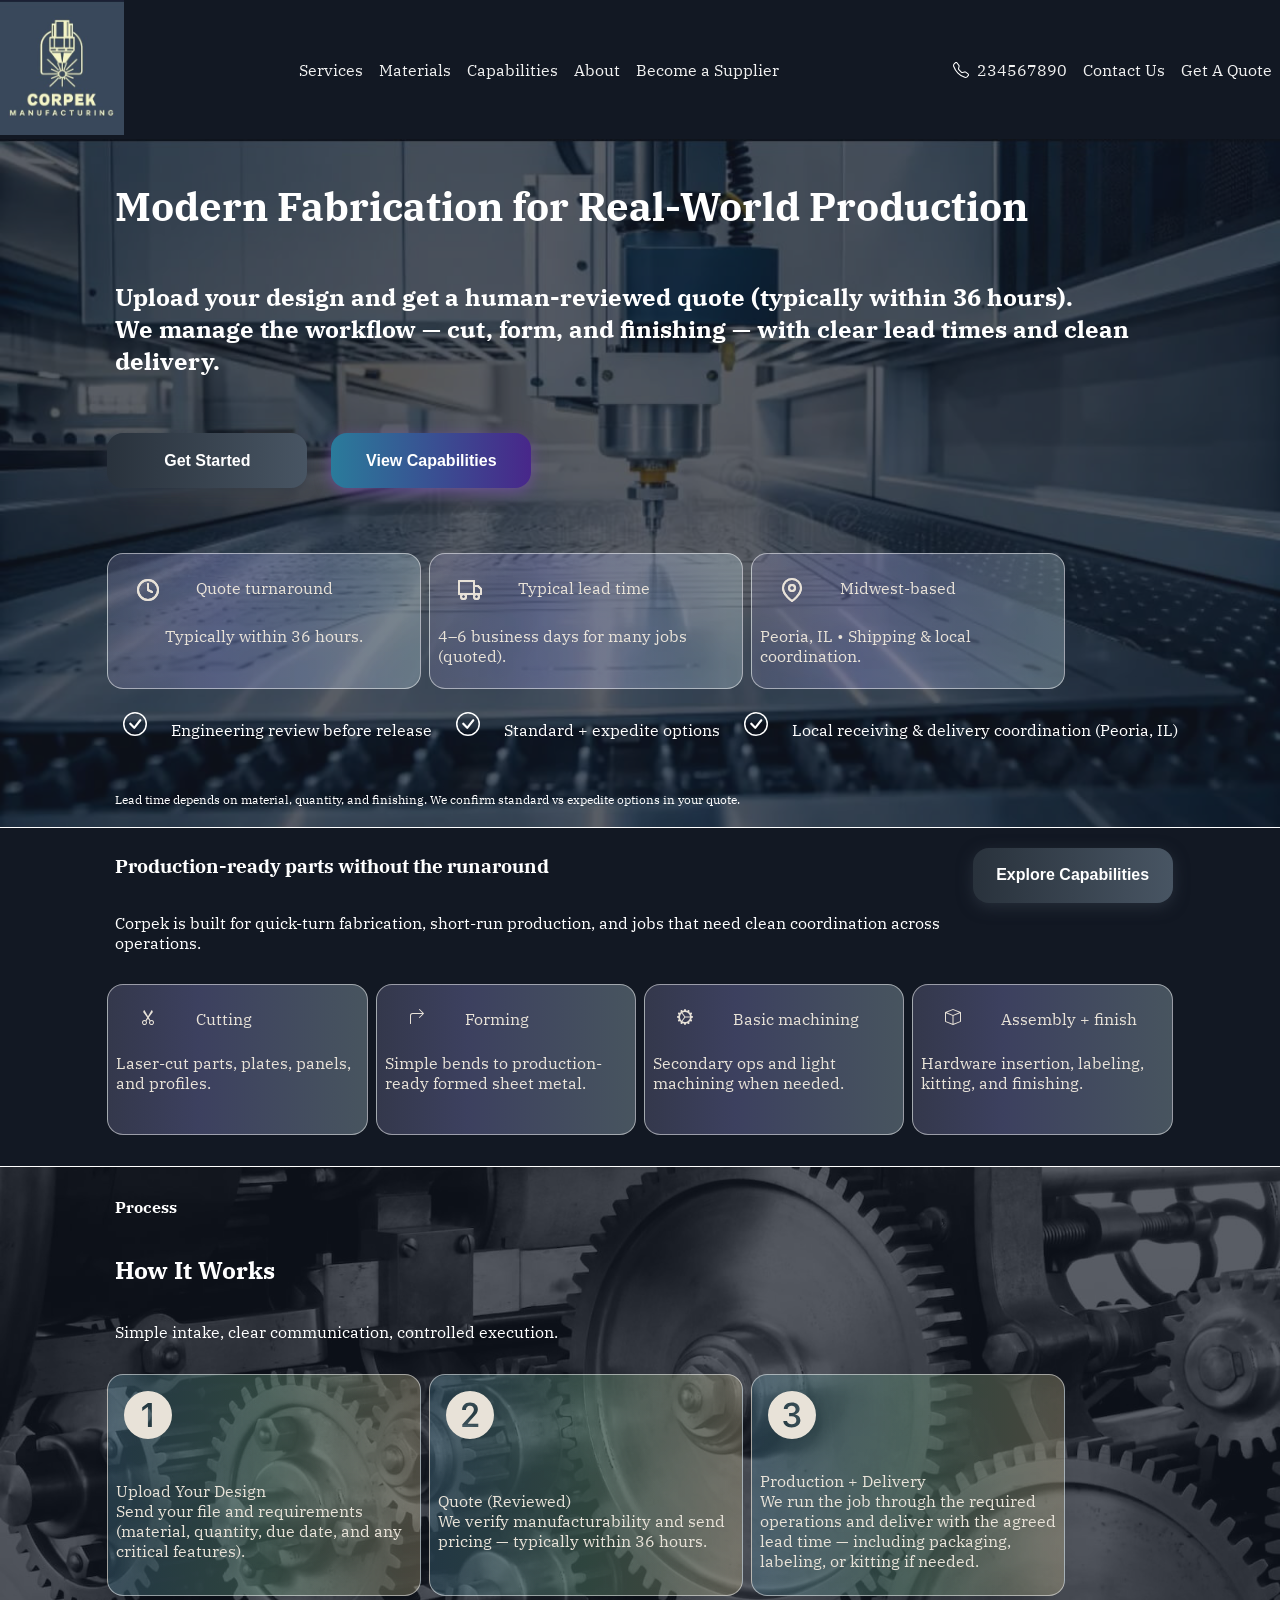
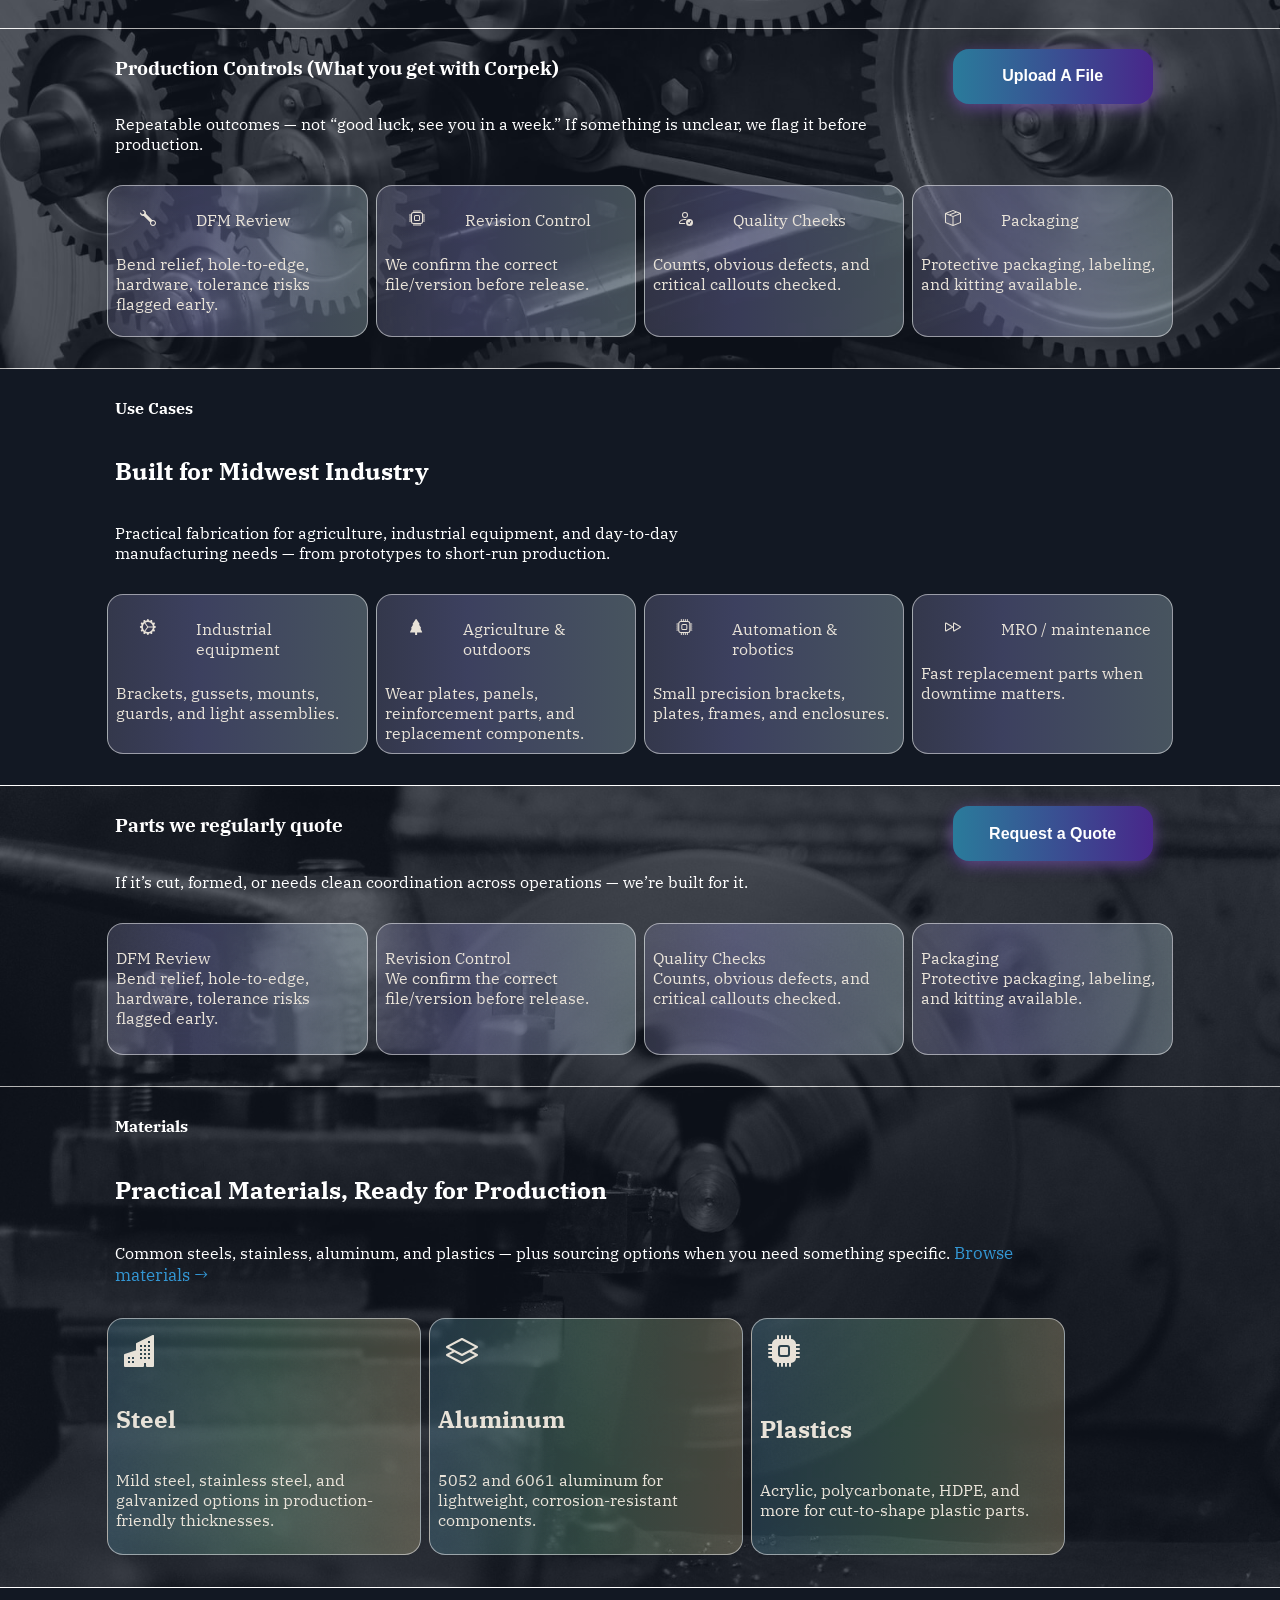
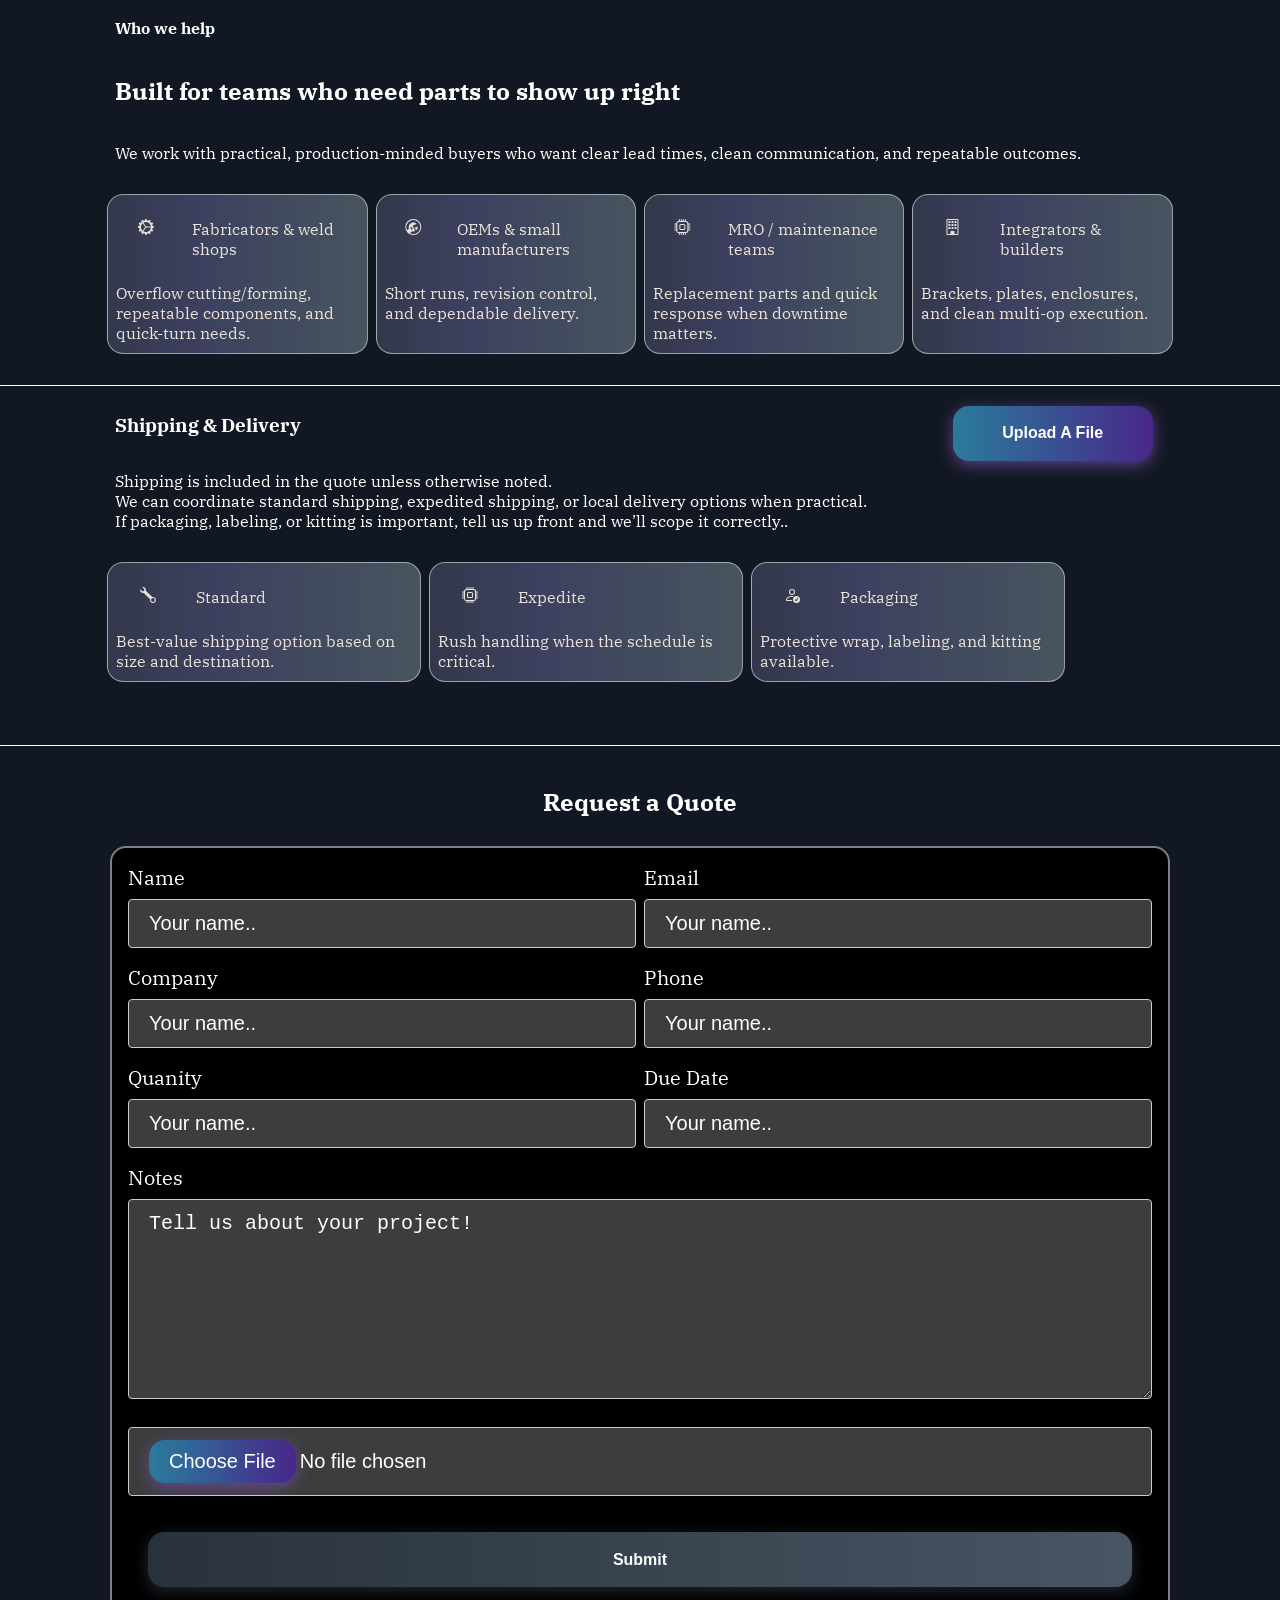
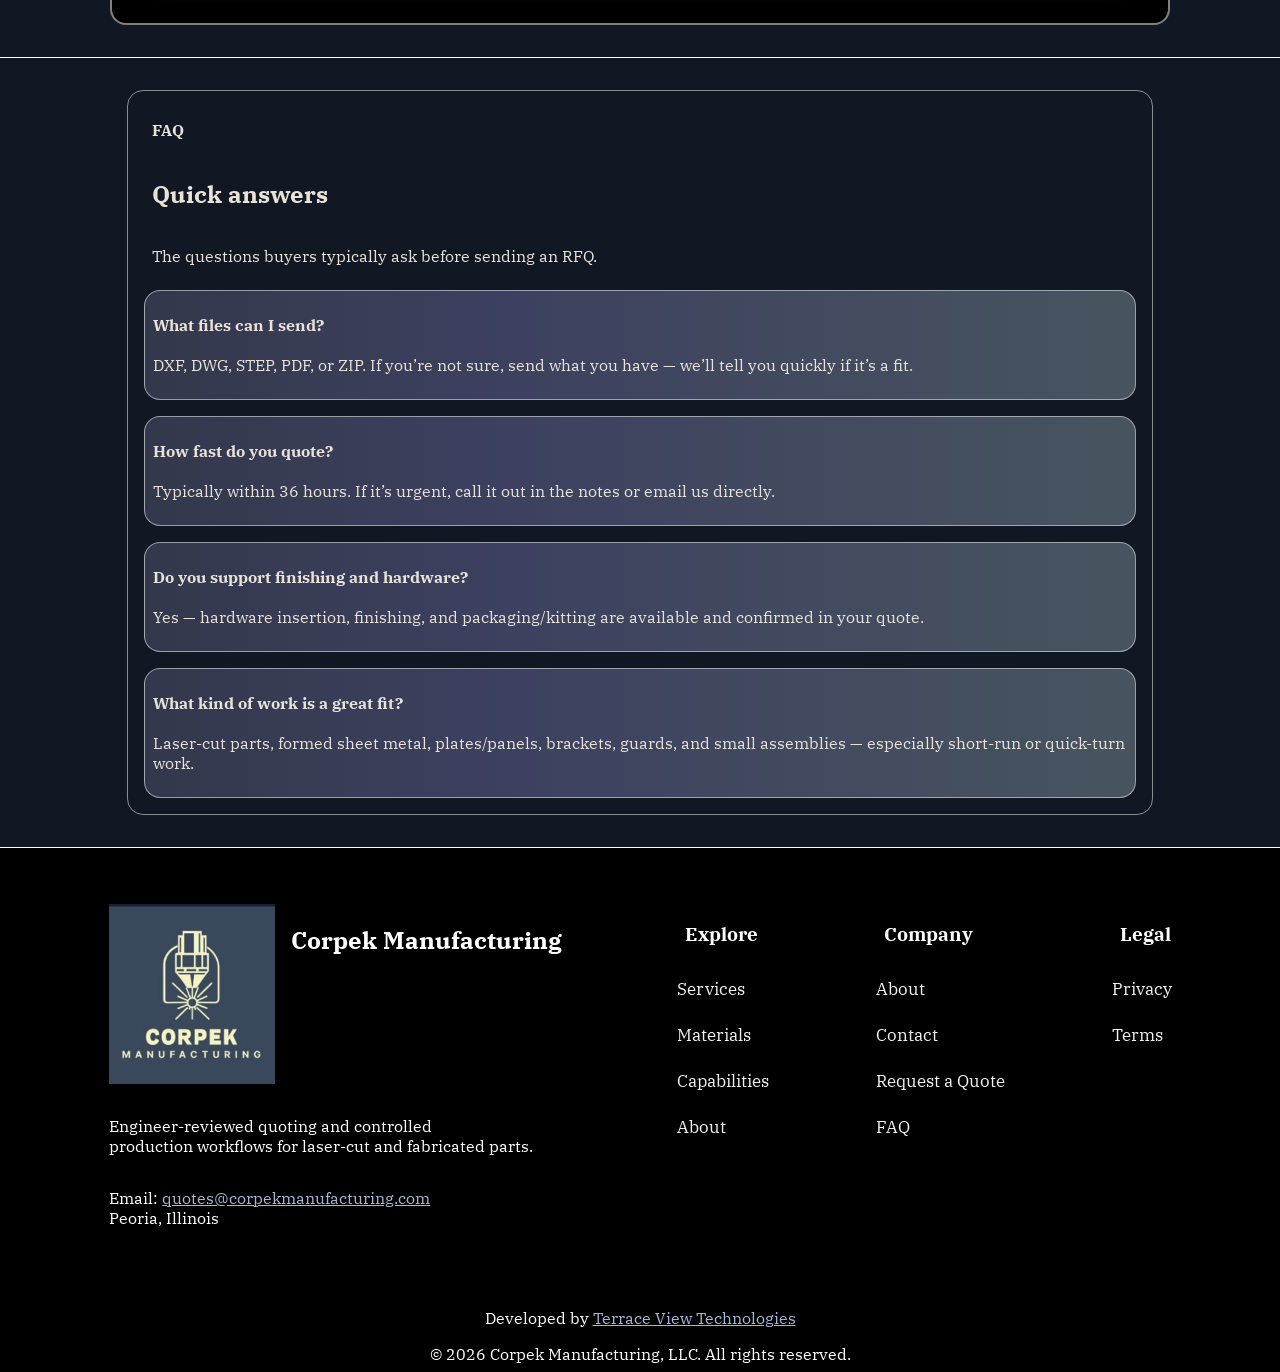
==== index.html @ a6d03bcf "Add files via upload First Draft" ====
<!DOCTYPE html>
<html lang="en">

<head>
    <meta charset="UTF-8" />
    <meta name="viewport" content="width=device-width, initial-scale=1.0" />
    <title>Corpek Manufacturing - Modern Fabrication for Real-World Production</title>
    <link rel="stylesheet" href="style.css" />
    <link rel="preconnect" href="https://fonts.googleapis.com">
    <link rel="preconnect" href="https://fonts.gstatic.com" crossorigin>
    <link rel="stylesheet" href="https://cdnjs.cloudflare.com/ajax/libs/font-awesome/4.7.0/css/font-awesome.min.css">
    <link
        href="https://fonts.googleapis.com/css2?family=IBM+Plex+Serif:ital,wght@0,100;0,200;0,300;0,400;0,500;0,600;0,700;1,100;1,200;1,300;1,400;1,500;1,600;1,700&display=swap"
        rel="stylesheet">

<body>

    <!-- Netlify Form Detector (Hidden) -->
    <form enctype='multipart/form-data' hidden method='POST' name='quote-request'>
        <input type="hidden" name="form-name" value="quote-request" />
        <input name="bot-field" />

        <input name="name" />
        <input name="email" />
        <input name="company" />
        <input name="phone" />
        <input name="quantity" />
        <input name="due_date" />
        <textarea name="notes"></textarea>

        <!-- ✅ lock file types here too -->
        <input type="file" name="file" accept=".dxf,.dwg,.step,.stp,.pdf,.zip" />
    </form>

    <!-- Navbar -->
    <section class="nav" id="navbar">
        <a href="index.html" style="padding:0;"><img src="images/CorpekLogo.jpg" alt="Corpek Manufacturing"
                class="logo"></img></a>
        <a class="serv-link" href="services.html">Services</a>
        <a href="materials.html">Materials</a>
        <a href="capabilities.html">Capabilities</a>
        <a href="about.html">About</a>
        <a href="supplier.html">Become a Supplier</a>
        <svg xmlns="http://www.w3.org/2000/svg" width="16" height="16" fill="currentColor" class="svg-phone"
            viewBox="0 0 16 16">
            <path
                d="M3.654 1.328a.678.678 0 0 0-1.015-.063L1.605 2.3c-.483.484-.661 1.169-.45 1.77a17.6 17.6 0 0 0 4.168 6.608 17.6 17.6 0 0 0 6.608 4.168c.601.211 1.286.033 1.77-.45l1.034-1.034a.678.678 0 0 0-.063-1.015l-2.307-1.794a.68.68 0 0 0-.58-.122l-2.19.547a1.75 1.75 0 0 1-1.657-.459L5.482 8.062a1.75 1.75 0 0 1-.46-1.657l.548-2.19a.68.68 0 0 0-.122-.58zM1.884.511a1.745 1.745 0 0 1 2.612.163L6.29 2.98c.329.423.445.974.315 1.494l-.547 2.19a.68.68 0 0 0 .178.643l2.457 2.457a.68.68 0 0 0 .644.178l2.189-.547a1.75 1.75 0 0 1 1.494.315l2.306 1.794c.829.645.905 1.87.163 2.611l-1.034 1.034c-.74.74-1.846 1.065-2.877.702a18.6 18.6 0 0 1-7.01-4.42 18.6 18.6 0 0 1-4.42-7.009c-.362-1.03-.037-2.137.703-2.877z" />
        </svg>
        <a href="tel:+1234567890">234567890</a>
        <a href="contact.html">Contact Us</a>
        <a href="quote.html">Get A Quote</a>
        <a href="javascript:void(0);" class="icon" onclick="myFunction()">
            <i class="fa fa-bars"></i>
        </a>
    </section>

    <!-- Hero -->
    <div class="wrap">
        <img src="images/hero.jpg" alt="Corpek Manufacturing" class="hero-background"></img>
        <section class="hero-layout">
            <section class="hero-text">
                <h2 class="hero-header">Modern Fabrication for Real-World Production</h2>
                <h2>Upload your design and get a human-reviewed quote (typically within 36 hours).<br>
                    We manage the workflow — cut, form, and finishing — with clear lead times and clean delivery.</h2>
            </section>
            <section class="hero-buttons">
                <a href="quote.html"><button class="btn-hover color-8" style="margin-left: 0;">Get Started</button></a>
                <a href="capabilities.html"><button class="btn-hover color-3" style="margin-left: 0;">View
                        Capabilities</button></a>
            </section>

            <section class="sm-card1">
                <div class="sm-card-top">
                    <svg xmlns="http://www.w3.org/2000/svg" width="24" height="24" viewBox="0 0 24 24" fill="none"
                        stroke="currentColor" stroke-width="2" stroke-linecap="round" stroke-linejoin="round"
                        class="svg-img">
                        <circle cx="12" cy="12" r="10"></circle>
                        <polyline points="12 6 12 12 16 14"></polyline>
                        <circle cx="12" cy="12" r="10"></circle>
                        <polyline points="12 6 12 12 16 14"></polyline>
                    </svg>
                    <p>Quote turnaround</p>
                </div>
                <div class="sm-card-bottom">
                    <p>Typically within 36 hours.</p>
                </div>
            </section>
            <section class="sm-card2">
                <div class="sm-card-top">
                    <svg xmlns="http://www.w3.org/2000/svg" width="24" height="24" viewBox="0 0 24 24" fill="none"
                        stroke="currentColor" stroke-width="2" stroke-linecap="round" stroke-linejoin="round"
                        class="svg-img">
                        <rect x="1" y="3" width="15" height="13"></rect>
                        <polygon points="16 8 20 8 23 11 23 16 16 16 16 8"></polygon>
                        <circle cx="5.5" cy="18.5" r="2.5"></circle>
                        <circle cx="18.5" cy="18.5" r="2.5"></circle>
                        <rect x="1" y="3" width="15" height="13"></rect>
                        <polygon points="16 8 20 8 23 11 23 16 16 16 16 8"></polygon>
                        <circle cx="5.5" cy="18.5" r="2.5"></circle>
                        <circle cx="18.5" cy="18.5" r="2.5"></circle>
                    </svg>
                    <p>Typical lead time</p>
                </div>
                <div class="sm-card-bottom">
                    <p>4–6 business days for many jobs (quoted).</p>
                </div>

            </section>
            <section class="sm-card3">
                <div class="sm-card-top">
                    <svg xmlns="http://www.w3.org/2000/svg" width="24" height="24" viewBox="0 0 24 24" fill="none"
                        stroke="currentColor" stroke-width="2" stroke-linecap="round" stroke-linejoin="round"
                        class="svg-img">
                        <path d="M21 10c0 7-9 13-9 13s-9-6-9-13a9 9 0 0 1 18 0z"></path>
                        <circle cx="12" cy="10" r="3"></circle>
                        <path d="M21 10c0 7-9 13-9 13s-9-6-9-13a9 9 0 0 1 18 0z"></path>
                        <circle cx="12" cy="10" r="3"></circle>
                    </svg>
                    <p>Midwest-based</p>
                </div>
                <div class="sm-card-bottom">
                    <p>Peoria, IL • Shipping & local coordination.</p>
                </div>

            </section>
            <section class="hero-text-bottom">
                <div class="svg-txt">
                    <svg xmlns="http://www.w3.org/2000/svg" fill="currentColor" class="svg-check" viewBox="0 0 16 16">
                        <path d="M8 15A7 7 0 1 1 8 1a7 7 0 0 1 0 14m0 1A8 8 0 1 0 8 0a8 8 0 0 0 0 16" />
                        <path
                            d="m10.97 4.97-.02.022-3.473 4.425-2.093-2.094a.75.75 0 0 0-1.06 1.06L6.97 11.03a.75.75 0 0 0 1.079-.02l3.992-4.99a.75.75 0 0 0-1.071-1.05" />
                    </svg>
                    <p>Engineering review before release</p>
                </div>
                <div class="svg-txt">
                    <svg xmlns="http://www.w3.org/2000/svg" fill="currentColor" class="svg-check" viewBox="0 0 16 16">
                        <path d="M8 15A7 7 0 1 1 8 1a7 7 0 0 1 0 14m0 1A8 8 0 1 0 8 0a8 8 0 0 0 0 16" />
                        <path
                            d="m10.97 4.97-.02.022-3.473 4.425-2.093-2.094a.75.75 0 0 0-1.06 1.06L6.97 11.03a.75.75 0 0 0 1.079-.02l3.992-4.99a.75.75 0 0 0-1.071-1.05" />
                    </svg>
                    <p>Standard + expedite options</p>
                </div>
                <div class="svg-txt">
                    <svg xmlns="http://www.w3.org/2000/svg" fill="currentColor" class="svg-check" viewBox="0 0 16 16">
                        <path d="M8 15A7 7 0 1 1 8 1a7 7 0 0 1 0 14m0 1A8 8 0 1 0 8 0a8 8 0 0 0 0 16" />
                        <path
                            d="m10.97 4.97-.02.022-3.473 4.425-2.093-2.094a.75.75 0 0 0-1.06 1.06L6.97 11.03a.75.75 0 0 0 1.079-.02l3.992-4.99a.75.75 0 0 0-1.071-1.05" />
                    </svg>
                    <p>Local receiving & delivery coordination (Peoria, IL)</p>
                </div>
            </section>
            <section class=fine>
                <p style="font-size: 0.75rem;">Lead time depends on material, quantity, and finishing.
                    We confirm standard vs
                    expedite options in your
                    quote.</p>
            </section>
        </section>
    </div>
    <div class="page-borders"></div>

    <!-- Section 2 -->
    <section class="sect2">
        <section class="text-button-4card-layout">
            <div class="text">
                <h3> Production-ready parts without the runaround</h3>
                <p>Corpek is built for quick-turn fabrication, short-run production, and jobs that need clean
                    coordination
                    across operations.</p>
            </div>
            <div class="button">
                <a href="capabilities.html"><button class="btn-hover color-8" style="margin-right: 0;">Explore
                        Capabilities</button></a>
            </div>
            <div class="sm-card1">
                <div class="sm-card-top">
                    <svg xmlns="http://www.w3.org/2000/svg" width="16" height="16" fill="currentColor" class="svg-img"
                        viewBox="0 0 16 16">
                        <path
                            d="M3.5 3.5c-.614-.884-.074-1.962.858-2.5L8 7.226 11.642 1c.932.538 1.472 1.616.858 2.5L8.81 8.61l1.556 2.661a2.5 2.5 0 1 1-.794.637L8 9.73l-1.572 2.177a2.5 2.5 0 1 1-.794-.637L7.19 8.61zm2.5 10a1.5 1.5 0 1 0-3 0 1.5 1.5 0 0 0 3 0m7 0a1.5 1.5 0 1 0-3 0 1.5 1.5 0 0 0 3 0" />
                    </svg>
                    <p>Cutting</p>
                </div>
                <div class="sm-card-bottom">
                    <p> Laser-cut parts, plates, panels, and profiles.</p>
                </div>
            </div>
            <div class="sm-card2">
                <div class="sm-card-top">
                    <svg xmlns="http://www.w3.org/2000/svg" width="16" height="16" fill="currentColor" class="svg-img"
                        viewBox="0 0 16 16">
                        <path fill-rule="evenodd"
                            d="M14.854 4.854a.5.5 0 0 0 0-.708l-4-4a.5.5 0 0 0-.708.708L13.293 4H3.5A2.5 2.5 0 0 0 1 6.5v8a.5.5 0 0 0 1 0v-8A1.5 1.5 0 0 1 3.5 5h9.793l-3.147 3.146a.5.5 0 0 0 .708.708z" />
                    </svg>
                    <p>Forming</p>
                </div>
                <div class="sm-card-bottom">
                    <p>Simple bends to production-ready formed sheet metal.</p>
                </div>
            </div>
            <div class="sm-card3">
                <div class="sm-card-top">
                    <svg xmlns="http://www.w3.org/2000/svg" width="16" height="16" fill="currentColor" class="svg-img"
                        viewBox="0 0 16 16">
                        <path
                            d="M7.068.727c.243-.97 1.62-.97 1.864 0l.071.286a.96.96 0 0 0 1.622.434l.205-.211c.695-.719 1.888-.03 1.613.931l-.08.284a.96.96 0 0 0 1.187 1.187l.283-.081c.96-.275 1.65.918.931 1.613l-.211.205a.96.96 0 0 0 .434 1.622l.286.071c.97.243.97 1.62 0 1.864l-.286.071a.96.96 0 0 0-.434 1.622l.211.205c.719.695.03 1.888-.931 1.613l-.284-.08a.96.96 0 0 0-1.187 1.187l.081.283c.275.96-.918 1.65-1.613.931l-.205-.211a.96.96 0 0 0-1.622.434l-.071.286c-.243.97-1.62.97-1.864 0l-.071-.286a.96.96 0 0 0-1.622-.434l-.205.211c-.695.719-1.888.03-1.613-.931l.08-.284a.96.96 0 0 0-1.186-1.187l-.284.081c-.96.275-1.65-.918-.931-1.613l.211-.205a.96.96 0 0 0-.434-1.622l-.286-.071c-.97-.243-.97-1.62 0-1.864l.286-.071a.96.96 0 0 0 .434-1.622l-.211-.205c-.719-.695-.03-1.888.931-1.613l.284.08a.96.96 0 0 0 1.187-1.186l-.081-.284c-.275-.96.918-1.65 1.613-.931l.205.211a.96.96 0 0 0 1.622-.434zM12.973 8.5H8.25l-2.834 3.779A4.998 4.998 0 0 0 12.973 8.5m0-1a4.998 4.998 0 0 0-7.557-3.779l2.834 3.78zM5.048 3.967l-.087.065zm-.431.355A4.98 4.98 0 0 0 3.002 8c0 1.455.622 2.765 1.615 3.678L7.375 8zm.344 7.646.087.065z" />
                    </svg>
                    <p>Basic machining</p>
                </div>
                <div class="sm-card-bottom">
                    <p>Secondary ops and light machining when needed.</p>
                </div>
            </div>
            <div class="sm-card4">
                <div class="sm-card-top">
                    <svg xmlns="http://www.w3.org/2000/svg" width="16" height="16" fill="currentColor" class="svg-img"
                        viewBox="0 0 16 16">
                        <path
                            d="M8.186 1.113a.5.5 0 0 0-.372 0L1.846 3.5 8 5.961 14.154 3.5zM15 4.239l-6.5 2.6v7.922l6.5-2.6V4.24zM7.5 14.762V6.838L1 4.239v7.923zM7.443.184a1.5 1.5 0 0 1 1.114 0l7.129 2.852A.5.5 0 0 1 16 3.5v8.662a1 1 0 0 1-.629.928l-7.185 2.874a.5.5 0 0 1-.372 0L.63 13.09a1 1 0 0 1-.63-.928V3.5a.5.5 0 0 1 .314-.464z" />
                    </svg>
                    <p>Assembly + finish</p>
                </div>
                <div class="sm-card-bottom">
                    <p>Hardware insertion, labeling, kitting, and finishing.</p>
                </div>
            </div>
        </section>
    </section>
    <div class="page-borders"></div>

    <!-- Section 3 -->

    <div class="wrap">
        <section class="sect3">
            <img src="images/gears.jpg" alt="Gear Bckground" class="hero-background"></img>
            <section class="text-center-3card-layout">
                <div class="center-text">
                    <h4>Process</h4>
                    <h2>How It Works</h2>
                    <p>Simple intake, clear communication, controlled execution.</p>
                </div>
                <div class="lg-card1">
                    <div class="lg-card-top">
                        <svg xmlns="http://www.w3.org/2000/svg" width="48" height="48" fill="currentColor"
                            class="bi bi-1-circle-fill" viewBox="0 0 16 16">
                            <path
                                d="M16 8A8 8 0 1 1 0 8a8 8 0 0 1 16 0M9.283 4.002H7.971L6.072 5.385v1.271l1.834-1.318h.065V12h1.312z" />
                        </svg>
                    </div>
                    <div class="lg-card-bottom">
                        <p>Upload Your Design<br>
                            Send your file and requirements (material, quantity, due date, and any critical features).
                        </p>
                    </div>

                </div>
                <div class="lg-card2">
                    <div class="lg-card-top">
                        <svg xmlns="http://www.w3.org/2000/svg" width="48" height="48" fill="currentColor"
                            class="bi bi-2-circle-fill" viewBox="0 0 16 16">
                            <path
                                d="M16 8A8 8 0 1 1 0 8a8 8 0 0 1 16 0M6.646 6.24c0-.691.493-1.306 1.336-1.306.756 0 1.313.492 1.313 1.236 0 .697-.469 1.23-.902 1.705l-2.971 3.293V12h5.344v-1.107H7.268v-.077l1.974-2.22.096-.107c.688-.763 1.287-1.428 1.287-2.43 0-1.266-1.031-2.215-2.613-2.215-1.758 0-2.637 1.19-2.637 2.402v.065h1.271v-.07Z" />
                        </svg>
                    </div>
                    <div class="lg-card-bottom">
                        <p>Quote (Reviewed)<br>
                            We verify manufacturability and send pricing — typically within 36 hours.</p>
                    </div>

                </div>
                <div class="lg-card3">
                    <div class="lg-card-top">
                        <svg xmlns="http://www.w3.org/2000/svg" width="48" height="48" fill="currentColor"
                            class="bi bi-3-circle-fill" viewBox="0 0 16 16">
                            <path
                                d="M16 8A8 8 0 1 1 0 8a8 8 0 0 1 16 0m-8.082.414c.92 0 1.535.54 1.541 1.318.012.791-.615 1.36-1.588 1.354-.861-.006-1.482-.469-1.54-1.066H5.104c.047 1.177 1.05 2.144 2.754 2.144 1.653 0 2.954-.937 2.93-2.396-.023-1.278-1.031-1.846-1.734-1.916v-.07c.597-.1 1.505-.739 1.482-1.876-.03-1.177-1.043-2.074-2.637-2.062-1.675.006-2.59.984-2.625 2.12h1.248c.036-.556.557-1.054 1.348-1.054.785 0 1.348.486 1.348 1.195.006.715-.563 1.237-1.342 1.237h-.838v1.072h.879Z" />
                        </svg>
                    </div>
                    <div class="lg-card-bottom">
                        <p>Production + Delivery<br>
                            We run the job through the required operations and deliver with the agreed lead time —
                            including
                            packaging, labeling, or kitting if needed.</p>
                    </div>
                </div>
            </section>
        </section>
        <div class="page-borders"></div>

        <!-- Section 4 -->
        <section class="sect4">
            <section class="text-button-4card-layout">
                <div class="text">
                    <h3>Production Controls (What you get with Corpek)</h3>
                    <p>Repeatable outcomes — not “good luck, see you in a week.” If something is unclear, we flag it
                        before
                        production.</p>
                </div>
                <div class="button">
                    <a href="quote.html"><button class="btn-hover color-3">Upload A File</button></a>
                </div>
                <div class="sm-card1">
                    <div class="sm-card-top">
                        <svg xmlns="http://www.w3.org/2000/svg" width="16" height="16" fill="currentColor"
                            class="svg-img" viewBox="0 0 16 16">
                            <path
                                d="M.102 2.223A3.004 3.004 0 0 0 3.78 5.897l6.341 6.252A3.003 3.003 0 0 0 13 16a3 3 0 1 0-.851-5.878L5.897 3.781A3.004 3.004 0 0 0 2.223.1l2.141 2.142L4 4l-1.757.364zm13.37 9.019.528.026.287.445.445.287.026.529L15 13l-.242.471-.026.529-.445.287-.287.445-.529.026L13 15l-.471-.242-.529-.026-.287-.445-.445-.287-.026-.529L11 13l.242-.471.026-.529.445-.287.287-.445.529-.026L13 11z" />
                        </svg>
                        <p>DFM Review</p>
                    </div>
                    <div class="sm-card-bottom">
                        <p>Bend relief, hole-to-edge, hardware, tolerance risks flagged early.</p>
                    </div>
                </div>
                <div class="sm-card2">
                    <div class="sm-card-top">
                        <svg xmlns="http://www.w3.org/2000/svg" width="16" height="16" fill="currentColor"
                            class="svg-img" viewBox="0 0 16 16">
                            <path
                                d="M5 0a.5.5 0 0 1 .5.5V2h1V.5a.5.5 0 0 1 1 0V2h1V.5a.5.5 0 0 1 1 0V2h1V.5a.5.5 0 0 1 1 0V2A2.5 2.5 0 0 1 14 4.5h1.5a.5.5 0 0 1 0 1H14v1h1.5a.5.5 0 0 1 0 1H14v1h1.5a.5.5 0 0 1 0 1H14v1h1.5a.5.5 0 0 1 0 1H14a2.5 2.5 0 0 1-2.5 2.5v1.5a.5.5 0 0 1-1 0V14h-1v1.5a.5.5 0 0 1-1 0V14h-1v1.5a.5.5 0 0 1-1 0V14h-1v1.5a.5.5 0 0 1-1 0V14A2.5 2.5 0 0 1 2 11.5H.5a.5.5 0 0 1 0-1H2v-1H.5a.5.5 0 0 1 0-1H2v-1H.5a.5.5 0 0 1 0-1H2v-1H.5a.5.5 0 0 1 0-1H2A2.5 2.5 0 0 1 4.5 2V.5A.5.5 0 0 1 5 0m-.5 3A1.5 1.5 0 0 0 3 4.5v7A1.5 1.5 0 0 0 4.5 13h7a1.5 1.5 0 0 0 1.5-1.5v-7A1.5 1.5 0 0 0 11.5 3zM5 6.5A1.5 1.5 0 0 1 6.5 5h3A1.5 1.5 0 0 1 11 6.5v3A1.5 1.5 0 0 1 9.5 11h-3A1.5 1.5 0 0 1 5 9.5zM6.5 6a.5.5 0 0 0-.5.5v3a.5.5 0 0 0 .5.5h3a.5.5 0 0 0 .5-.5v-3a.5.5 0 0 0-.5-.5z" />
                        </svg>
                        <p>Revision Control</p>
                    </div>
                    <div class="sm-card-bottom">
                        <p>We confirm the correct file/version before release.</p>
                    </div>
                </div>
                <div class="sm-card3">
                    <div class="sm-card-top">
                        <svg xmlns="http://www.w3.org/2000/svg" width="16" height="16" fill="currentColor"
                            class="svg-img" viewBox="0 0 16 16">
                            <path
                                d="M12.5 16a3.5 3.5 0 1 0 0-7 3.5 3.5 0 0 0 0 7m1.679-4.493-1.335 2.226a.75.75 0 0 1-1.174.144l-.774-.773a.5.5 0 0 1 .708-.708l.547.548 1.17-1.951a.5.5 0 1 1 .858.514M11 5a3 3 0 1 1-6 0 3 3 0 0 1 6 0M8 7a2 2 0 1 0 0-4 2 2 0 0 0 0 4" />
                            <path
                                d="M8.256 14a4.5 4.5 0 0 1-.229-1.004H3c.001-.246.154-.986.832-1.664C4.484 10.68 5.711 10 8 10q.39 0 .74.025c.226-.341.496-.65.804-.918Q8.844 9.002 8 9c-5 0-6 3-6 4s1 1 1 1z" />
                        </svg>
                        <p>Quality Checks</p>
                    </div>
                    <div class="sm-card-bottom">
                        <p>Counts, obvious defects, and critical callouts checked.</p>
                    </div>
                </div>
                <div class="sm-card4">
                    <div class="sm-card-top">
                        <svg xmlns="http://www.w3.org/2000/svg" width="16" height="16" fill="currentColor"
                            class="svg-img" viewBox="0 0 16 16">
                            <path
                                d="M8.186 1.113a.5.5 0 0 0-.372 0L1.846 3.5l2.404.961L10.404 2zm3.564 1.426L5.596 5 8 5.961 14.154 3.5zm3.25 1.7-6.5 2.6v7.922l6.5-2.6V4.24zM7.5 14.762V6.838L1 4.239v7.923zM7.443.184a1.5 1.5 0 0 1 1.114 0l7.129 2.852A.5.5 0 0 1 16 3.5v8.662a1 1 0 0 1-.629.928l-7.185 2.874a.5.5 0 0 1-.372 0L.63 13.09a1 1 0 0 1-.63-.928V3.5a.5.5 0 0 1 .314-.464z" />
                        </svg>
                        <p>Packaging</p>
                    </div>
                    <div class="sm-card-bottom">
                        <p>Protective packaging, labeling, and kitting available.</p>
                    </div>
                </div>
            </section>
        </section>
        <div class="page-borders"></div>
    </div>

    <!-- Section 5 -->
    <section class="text-center-4card-layout">
        <div class="center-text">
            <h4>Use Cases</h4>
            <h2>Built for Midwest Industry</h2>
            <p>Practical fabrication for agriculture, industrial equipment, and day-to-day<br>
                manufacturing needs — from prototypes to short-run production.</p>
        </div>
        <div class="sm-card1">
            <div class="sm-card-top">
                <svg xmlns="http://www.w3.org/2000/svg" width="16" height="16" fill="currentColor" class="svg-img"
                    viewBox="0 0 16 16">
                    <path
                        d="M7.068.727c.243-.97 1.62-.97 1.864 0l.071.286a.96.96 0 0 0 1.622.434l.205-.211c.695-.719 1.888-.03 1.613.931l-.08.284a.96.96 0 0 0 1.187 1.187l.283-.081c.96-.275 1.65.918.931 1.613l-.211.205a.96.96 0 0 0 .434 1.622l.286.071c.97.243.97 1.62 0 1.864l-.286.071a.96.96 0 0 0-.434 1.622l.211.205c.719.695.03 1.888-.931 1.613l-.284-.08a.96.96 0 0 0-1.187 1.187l.081.283c.275.96-.918 1.65-1.613.931l-.205-.211a.96.96 0 0 0-1.622.434l-.071.286c-.243.97-1.62.97-1.864 0l-.071-.286a.96.96 0 0 0-1.622-.434l-.205.211c-.695.719-1.888.03-1.613-.931l.08-.284a.96.96 0 0 0-1.186-1.187l-.284.081c-.96.275-1.65-.918-.931-1.613l.211-.205a.96.96 0 0 0-.434-1.622l-.286-.071c-.97-.243-.97-1.62 0-1.864l.286-.071a.96.96 0 0 0 .434-1.622l-.211-.205c-.719-.695-.03-1.888.931-1.613l.284.08a.96.96 0 0 0 1.187-1.186l-.081-.284c-.275-.96.918-1.65 1.613-.931l.205.211a.96.96 0 0 0 1.622-.434zM12.973 8.5H8.25l-2.834 3.779A4.998 4.998 0 0 0 12.973 8.5m0-1a4.998 4.998 0 0 0-7.557-3.779l2.834 3.78zM5.048 3.967l-.087.065zm-.431.355A4.98 4.98 0 0 0 3.002 8c0 1.455.622 2.765 1.615 3.678L7.375 8zm.344 7.646.087.065z" />
                </svg>
                <p>Industrial equipment</p>
            </div>
            <div class="sm-card-bottom">
                <p>Brackets, gussets, mounts, guards, and light assemblies.</p>
            </div>
        </div>
        <div class="sm-card2">
            <div class="sm-card-top">
                <svg xmlns="http://www.w3.org/2000/svg" width="16" height="16" fill="currentColor" class="svg-img"
                    viewBox="0 0 16 16">
                    <path
                        d="M8.416.223a.5.5 0 0 0-.832 0l-3 4.5A.5.5 0 0 0 5 5.5h.098L3.076 8.735A.5.5 0 0 0 3.5 9.5h.191l-1.638 3.276a.5.5 0 0 0 .447.724H7V16h2v-2.5h4.5a.5.5 0 0 0 .447-.724L12.31 9.5h.191a.5.5 0 0 0 .424-.765L10.902 5.5H11a.5.5 0 0 0 .416-.777z" />
                </svg>
                <p>Agriculture & outdoors</p>
            </div>
            <div class="sm-card-bottom">
                <p>Wear plates, panels, reinforcement parts, and replacement components.</p>
            </div>
        </div>
        <div class="sm-card3">
            <div class="sm-card-top">
                <svg xmlns="http://www.w3.org/2000/svg" width="16" height="16" fill="currentColor" class="svg-img"
                    viewBox="0 0 16 16">
                    <path
                        d="M5 0a.5.5 0 0 1 .5.5V2h1V.5a.5.5 0 0 1 1 0V2h1V.5a.5.5 0 0 1 1 0V2h1V.5a.5.5 0 0 1 1 0V2A2.5 2.5 0 0 1 14 4.5h1.5a.5.5 0 0 1 0 1H14v1h1.5a.5.5 0 0 1 0 1H14v1h1.5a.5.5 0 0 1 0 1H14v1h1.5a.5.5 0 0 1 0 1H14a2.5 2.5 0 0 1-2.5 2.5v1.5a.5.5 0 0 1-1 0V14h-1v1.5a.5.5 0 0 1-1 0V14h-1v1.5a.5.5 0 0 1-1 0V14h-1v1.5a.5.5 0 0 1-1 0V14A2.5 2.5 0 0 1 2 11.5H.5a.5.5 0 0 1 0-1H2v-1H.5a.5.5 0 0 1 0-1H2v-1H.5a.5.5 0 0 1 0-1H2v-1H.5a.5.5 0 0 1 0-1H2A2.5 2.5 0 0 1 4.5 2V.5A.5.5 0 0 1 5 0m-.5 3A1.5 1.5 0 0 0 3 4.5v7A1.5 1.5 0 0 0 4.5 13h7a1.5 1.5 0 0 0 1.5-1.5v-7A1.5 1.5 0 0 0 11.5 3zM5 6.5A1.5 1.5 0 0 1 6.5 5h3A1.5 1.5 0 0 1 11 6.5v3A1.5 1.5 0 0 1 9.5 11h-3A1.5 1.5 0 0 1 5 9.5zM6.5 6a.5.5 0 0 0-.5.5v3a.5.5 0 0 0 .5.5h3a.5.5 0 0 0 .5-.5v-3a.5.5 0 0 0-.5-.5z" />
                </svg>
                <p>Automation & robotics</p>
            </div>
            <div class="sm-card-bottom">
                <p>Small precision brackets, plates, frames, and enclosures.</p>
            </div>
        </div>
        <div class="sm-card4">
            <div class="sm-card-top">
                <svg xmlns="http://www.w3.org/2000/svg" width="16" height="16" fill="currentColor" class="svg-img"
                    viewBox="0 0 16 16">
                    <path
                        d="M6.804 8 1 4.633v6.734zm.792-.696a.802.802 0 0 1 0 1.392l-6.363 3.692C.713 12.69 0 12.345 0 11.692V4.308c0-.653.713-.998 1.233-.696z" />
                    <path
                        d="M14.804 8 9 4.633v6.734zm.792-.696a.802.802 0 0 1 0 1.392l-6.363 3.692C8.713 12.69 8 12.345 8 11.692V4.308c0-.653.713-.998 1.233-.696z" />
                </svg>
                <p>MRO / maintenance</p>
            </div>
            <div class="sm-card-bottom">
                <p>Fast replacement parts when downtime matters.</p>
            </div>
        </div>
    </section>
    <div class="page-borders"></div>

    <!-- Section 6 -->
    <div class="wrap">
        <img src="images/machine.jpg" alt="Corpek Manufacturing" class="hero-background"></img>
        <section class="sect6">
            <section class="text-button-4card-layout">
                <div class="text">
                    <h3>Parts we regularly quote</h3>
                    <p>If it’s cut, formed, or needs clean coordination across operations — we’re built for it.</p>
                </div>
                <div class="button">
                    <a href="quote.html"><button class="btn-hover color-3">Request a Quote</button></a>
                </div>
                <div class="sm-card1">
                    <p>DFM Review<br>
                        Bend relief, hole-to-edge, hardware, tolerance risks flagged early.</p>
                </div>
                <div class="sm-card2">
                    <p>Revision Control<br>
                        We confirm the correct file/version before release.</p>
                </div>
                <div class="sm-card3">
                    <p>Quality Checks<br>
                        Counts, obvious defects, and critical callouts checked.</p>
                </div>
                <div class="sm-card4">
                    <p>Packaging <br>
                        Protective packaging, labeling, and kitting available.</p>
                </div>
            </section>
        </section>
        <div class="page-borders"></div>

        <!-- Section 7 -->

        <section class="sect7">
            <section class="text-center-3card-layout">
                <div class="center-text">
                    <h4>Materials</h4>
                    <h2>Practical Materials, Ready for Production</h2>
                    <p>Common steels, stainless, aluminum, and plastics — plus sourcing options when you need something
                        specific. <a class="inline-link" href="materials.html">Browse materials →</a></p>
                </div>
                <div class="lg-card1">
                    <div class="lg-card-top">
                        <svg xmlns="http://www.w3.org/2000/svg" width="32" height="32" fill="currentColor"
                            class="bi bi-buildings-fill" viewBox="0 0 16 16">
                            <path
                                d="M15 .5a.5.5 0 0 0-.724-.447l-8 4A.5.5 0 0 0 6 4.5v3.14L.342 9.526A.5.5 0 0 0 0 10v5.5a.5.5 0 0 0 .5.5h9a.5.5 0 0 0 .5-.5V14h1v1.5a.5.5 0 0 0 .5.5h3a.5.5 0 0 0 .5-.5zM2 11h1v1H2zm2 0h1v1H4zm-1 2v1H2v-1zm1 0h1v1H4zm9-10v1h-1V3zM8 5h1v1H8zm1 2v1H8V7zM8 9h1v1H8zm2 0h1v1h-1zm-1 2v1H8v-1zm1 0h1v1h-1zm3-2v1h-1V9zm-1 2h1v1h-1zm-2-4h1v1h-1zm3 0v1h-1V7zm-2-2v1h-1V5zm1 0h1v1h-1z" />
                        </svg>
                    </div>
                    <div class="lg-card-bottom">
                        <h2>Steel </h2>
                        <p>Mild steel, stainless steel, and galvanized options in production-friendly thicknesses.</p>
                    </div>

                </div>
                <div class="lg-card2">
                    <div class="lg-card-top">
                        <svg xmlns="http://www.w3.org/2000/svg" width="32" height="32" fill="currentColor"
                            class="bi bi-layers" viewBox="0 0 16 16">
                            <path
                                d="M8.235 1.559a.5.5 0 0 0-.47 0l-7.5 4a.5.5 0 0 0 0 .882L3.188 8 .264 9.559a.5.5 0 0 0 0 .882l7.5 4a.5.5 0 0 0 .47 0l7.5-4a.5.5 0 0 0 0-.882L12.813 8l2.922-1.559a.5.5 0 0 0 0-.882zm3.515 7.008L14.438 10 8 13.433 1.562 10 4.25 8.567l3.515 1.874a.5.5 0 0 0 .47 0zM8 9.433 1.562 6 8 2.567 14.438 6z" />
                        </svg>
                    </div>
                    <div class="lg-card-bottom">
                        <h2>Aluminum</h2>
                        <p>5052 and 6061 aluminum for lightweight, corrosion-resistant components.</p>
                    </div>

                </div>
                <div class="lg-card3">
                    <div class="lg-card-top">
                        <svg xmlns="http://www.w3.org/2000/svg" width="32" height="32" fill="currentColor"
                            class="bi bi-cpu-fill" viewBox="0 0 16 16">
                            <path
                                d="M6.5 6a.5.5 0 0 0-.5.5v3a.5.5 0 0 0 .5.5h3a.5.5 0 0 0 .5-.5v-3a.5.5 0 0 0-.5-.5z" />
                            <path
                                d="M5.5.5a.5.5 0 0 0-1 0V2A2.5 2.5 0 0 0 2 4.5H.5a.5.5 0 0 0 0 1H2v1H.5a.5.5 0 0 0 0 1H2v1H.5a.5.5 0 0 0 0 1H2v1H.5a.5.5 0 0 0 0 1H2A2.5 2.5 0 0 0 4.5 14v1.5a.5.5 0 0 0 1 0V14h1v1.5a.5.5 0 0 0 1 0V14h1v1.5a.5.5 0 0 0 1 0V14h1v1.5a.5.5 0 0 0 1 0V14a2.5 2.5 0 0 0 2.5-2.5h1.5a.5.5 0 0 0 0-1H14v-1h1.5a.5.5 0 0 0 0-1H14v-1h1.5a.5.5 0 0 0 0-1H14v-1h1.5a.5.5 0 0 0 0-1H14A2.5 2.5 0 0 0 11.5 2V.5a.5.5 0 0 0-1 0V2h-1V.5a.5.5 0 0 0-1 0V2h-1V.5a.5.5 0 0 0-1 0V2h-1zm1 4.5h3A1.5 1.5 0 0 1 11 6.5v3A1.5 1.5 0 0 1 9.5 11h-3A1.5 1.5 0 0 1 5 9.5v-3A1.5 1.5 0 0 1 6.5 5" />
                        </svg>
                    </div>
                    <div class="lg-card-bottom">
                        <h2>Plastics</h2>
                        <p>Acrylic, polycarbonate, HDPE, and more for cut-to-shape plastic parts.</p>
                    </div>
                </div>
            </section>
        </section>
    </div>
    <div class="page-borders"></div>

    <!-- Section 8 -->

    <section class="text-center-4card-layout">
        <div class="center-text">
            <h4>Who we help</h4>
            <h2>Built for teams who need parts to show up right</h2>
            <p>We work with practical, production-minded buyers who want clear lead times, clean communication, and
                repeatable outcomes.</p>
        </div>
        <div class="sm-card1">
            <div class="sm-card-top">
                <svg xmlns="http://www.w3.org/2000/svg" width="16" height="16" fill="currentColor" class="svg-img"
                    viewBox="0 0 16 16">
                    <path
                        d="M7.068.727c.243-.97 1.62-.97 1.864 0l.071.286a.96.96 0 0 0 1.622.434l.205-.211c.695-.719 1.888-.03 1.613.931l-.08.284a.96.96 0 0 0 1.187 1.187l.283-.081c.96-.275 1.65.918.931 1.613l-.211.205a.96.96 0 0 0 .434 1.622l.286.071c.97.243.97 1.62 0 1.864l-.286.071a.96.96 0 0 0-.434 1.622l.211.205c.719.695.03 1.888-.931 1.613l-.284-.08a.96.96 0 0 0-1.187 1.187l.081.283c.275.96-.918 1.65-1.613.931l-.205-.211a.96.96 0 0 0-1.622.434l-.071.286c-.243.97-1.62.97-1.864 0l-.071-.286a.96.96 0 0 0-1.622-.434l-.205.211c-.695.719-1.888.03-1.613-.931l.08-.284a.96.96 0 0 0-1.186-1.187l-.284.081c-.96.275-1.65-.918-.931-1.613l.211-.205a.96.96 0 0 0-.434-1.622l-.286-.071c-.97-.243-.97-1.62 0-1.864l.286-.071a.96.96 0 0 0 .434-1.622l-.211-.205c-.719-.695-.03-1.888.931-1.613l.284.08a.96.96 0 0 0 1.187-1.186l-.081-.284c-.275-.96.918-1.65 1.613-.931l.205.211a.96.96 0 0 0 1.622-.434zM12.973 8.5H8.25l-2.834 3.779A4.998 4.998 0 0 0 12.973 8.5m0-1a4.998 4.998 0 0 0-7.557-3.779l2.834 3.78zM5.048 3.967l-.087.065zm-.431.355A4.98 4.98 0 0 0 3.002 8c0 1.455.622 2.765 1.615 3.678L7.375 8zm.344 7.646.087.065z" />
                </svg>
                <p>Fabricators & weld shops</p>
            </div>
            <div class="sm-card-bottom">
                <p>Overflow cutting/forming, repeatable components, and quick-turn needs.</p>
            </div>
        </div>
        <div class="sm-card2">
            <div class="sm-card-top">
                <svg xmlns="http://www.w3.org/2000/svg" width="16" height="16" fill="currentColor" class="svg-img"
                    viewBox="0 0 16 16">
                    <path d="M12.496 8a4.5 4.5 0 0 1-1.703 3.526L9.497 8.5l2.959-1.11q.04.3.04.61" />
                    <path
                        d="M16 8A8 8 0 1 1 0 8a8 8 0 0 1 16 0m-1 0a7 7 0 1 0-13.202 3.249l1.988-1.657a4.5 4.5 0 0 1 7.537-4.623L7.497 6.5l1 2.5 1.333 3.11c-.56.251-1.18.39-1.833.39a4.5 4.5 0 0 1-1.592-.29L4.747 14.2A7 7 0 0 0 15 8m-8.295.139a.25.25 0 0 0-.288-.376l-1.5.5.159.474.808-.27-.595.894a.25.25 0 0 0 .287.376l.808-.27-.595.894a.25.25 0 0 0 .287.376l1.5-.5-.159-.474-.808.27.596-.894a.25.25 0 0 0-.288-.376l-.808.27z" />
                </svg>
                <p>OEMs & small manufacturers</p>
            </div>
            <div class="sm-card-bottom">
                <p>Short runs, revision control, and dependable delivery.</p>
            </div>
        </div>
        <div class="sm-card3">
            <div class="sm-card-top">
                <svg xmlns="http://www.w3.org/2000/svg" width="16" height="16" fill="currentColor" class="svg-img"
                    viewBox="0 0 16 16">
                    <path
                        d="M5 0a.5.5 0 0 1 .5.5V2h1V.5a.5.5 0 0 1 1 0V2h1V.5a.5.5 0 0 1 1 0V2h1V.5a.5.5 0 0 1 1 0V2A2.5 2.5 0 0 1 14 4.5h1.5a.5.5 0 0 1 0 1H14v1h1.5a.5.5 0 0 1 0 1H14v1h1.5a.5.5 0 0 1 0 1H14v1h1.5a.5.5 0 0 1 0 1H14a2.5 2.5 0 0 1-2.5 2.5v1.5a.5.5 0 0 1-1 0V14h-1v1.5a.5.5 0 0 1-1 0V14h-1v1.5a.5.5 0 0 1-1 0V14h-1v1.5a.5.5 0 0 1-1 0V14A2.5 2.5 0 0 1 2 11.5H.5a.5.5 0 0 1 0-1H2v-1H.5a.5.5 0 0 1 0-1H2v-1H.5a.5.5 0 0 1 0-1H2v-1H.5a.5.5 0 0 1 0-1H2A2.5 2.5 0 0 1 4.5 2V.5A.5.5 0 0 1 5 0m-.5 3A1.5 1.5 0 0 0 3 4.5v7A1.5 1.5 0 0 0 4.5 13h7a1.5 1.5 0 0 0 1.5-1.5v-7A1.5 1.5 0 0 0 11.5 3zM5 6.5A1.5 1.5 0 0 1 6.5 5h3A1.5 1.5 0 0 1 11 6.5v3A1.5 1.5 0 0 1 9.5 11h-3A1.5 1.5 0 0 1 5 9.5zM6.5 6a.5.5 0 0 0-.5.5v3a.5.5 0 0 0 .5.5h3a.5.5 0 0 0 .5-.5v-3a.5.5 0 0 0-.5-.5z" />
                </svg>
                <p>MRO / maintenance teams</p>
            </div>
            <div class="sm-card-bottom">
                <p>Replacement parts and quick response when downtime matters.</p>
            </div>
        </div>
        <div class="sm-card4">
            <div class="sm-card-top">
                <svg xmlns="http://www.w3.org/2000/svg" width="16" height="16" fill="currentColor" class="svg-img"
                    viewBox="0 0 16 16">
                    <path
                        d="M4 2.5a.5.5 0 0 1 .5-.5h1a.5.5 0 0 1 .5.5v1a.5.5 0 0 1-.5.5h-1a.5.5 0 0 1-.5-.5zm3 0a.5.5 0 0 1 .5-.5h1a.5.5 0 0 1 .5.5v1a.5.5 0 0 1-.5.5h-1a.5.5 0 0 1-.5-.5zm3.5-.5a.5.5 0 0 0-.5.5v1a.5.5 0 0 0 .5.5h1a.5.5 0 0 0 .5-.5v-1a.5.5 0 0 0-.5-.5zM4 5.5a.5.5 0 0 1 .5-.5h1a.5.5 0 0 1 .5.5v1a.5.5 0 0 1-.5.5h-1a.5.5 0 0 1-.5-.5zM7.5 5a.5.5 0 0 0-.5.5v1a.5.5 0 0 0 .5.5h1a.5.5 0 0 0 .5-.5v-1a.5.5 0 0 0-.5-.5zm2.5.5a.5.5 0 0 1 .5-.5h1a.5.5 0 0 1 .5.5v1a.5.5 0 0 1-.5.5h-1a.5.5 0 0 1-.5-.5zM4.5 8a.5.5 0 0 0-.5.5v1a.5.5 0 0 0 .5.5h1a.5.5 0 0 0 .5-.5v-1a.5.5 0 0 0-.5-.5zm2.5.5a.5.5 0 0 1 .5-.5h1a.5.5 0 0 1 .5.5v1a.5.5 0 0 1-.5.5h-1a.5.5 0 0 1-.5-.5zm3.5-.5a.5.5 0 0 0-.5.5v1a.5.5 0 0 0 .5.5h1a.5.5 0 0 0 .5-.5v-1a.5.5 0 0 0-.5-.5z" />
                    <path
                        d="M2 1a1 1 0 0 1 1-1h10a1 1 0 0 1 1 1v14a1 1 0 0 1-1 1H3a1 1 0 0 1-1-1zm11 0H3v14h3v-2.5a.5.5 0 0 1 .5-.5h3a.5.5 0 0 1 .5.5V15h3z" />
                </svg>
                <p>Integrators & builders</p>
            </div>
            <div class="sm-card-bottom">
                <p>Brackets, plates, enclosures, and clean multi-op execution.</p>
            </div>
        </div>
    </section>
    <div class="page-borders"></div>

    <!--Section 9 -->

    <!-- Shipping -->
    <section class="text-button-3card-layout">
        <div class="text">
            <h3>Shipping & Delivery</h3>
            <p>Shipping is included in the quote unless otherwise noted.<br> We can coordinate standard shipping,
                expedited
                shipping, or local delivery options when practical. <br> If packaging, labeling, or kitting is
                important,
                tell us up front and we’ll scope it correctly..</p>
        </div>
        <div class="button">
            <a href="quote.html"><button class="btn-hover color-3">Upload A File</button></a>
        </div>
        <div class="sm-card1">
            <div class="sm-card-top">
                <svg xmlns="http://www.w3.org/2000/svg" width="16" height="16" fill="currentColor" class="svg-img"
                    viewBox="0 0 16 16">
                    <path
                        d="M.102 2.223A3.004 3.004 0 0 0 3.78 5.897l6.341 6.252A3.003 3.003 0 0 0 13 16a3 3 0 1 0-.851-5.878L5.897 3.781A3.004 3.004 0 0 0 2.223.1l2.141 2.142L4 4l-1.757.364zm13.37 9.019.528.026.287.445.445.287.026.529L15 13l-.242.471-.026.529-.445.287-.287.445-.529.026L13 15l-.471-.242-.529-.026-.287-.445-.445-.287-.026-.529L11 13l.242-.471.026-.529.445-.287.287-.445.529-.026L13 11z" />
                </svg>
                <p>Standard</p>
            </div>
            <div class="sm-card-bottom">
                <p>Best-value shipping option based on size and destination.</p>
            </div>
        </div>
        <div class="sm-card2">
            <div class="sm-card-top">
                <svg xmlns="http://www.w3.org/2000/svg" width="16" height="16" fill="currentColor" class="svg-img"
                    viewBox="0 0 16 16">
                    <path
                        d="M5 0a.5.5 0 0 1 .5.5V2h1V.5a.5.5 0 0 1 1 0V2h1V.5a.5.5 0 0 1 1 0V2h1V.5a.5.5 0 0 1 1 0V2A2.5 2.5 0 0 1 14 4.5h1.5a.5.5 0 0 1 0 1H14v1h1.5a.5.5 0 0 1 0 1H14v1h1.5a.5.5 0 0 1 0 1H14v1h1.5a.5.5 0 0 1 0 1H14a2.5 2.5 0 0 1-2.5 2.5v1.5a.5.5 0 0 1-1 0V14h-1v1.5a.5.5 0 0 1-1 0V14h-1v1.5a.5.5 0 0 1-1 0V14h-1v1.5a.5.5 0 0 1-1 0V14A2.5 2.5 0 0 1 2 11.5H.5a.5.5 0 0 1 0-1H2v-1H.5a.5.5 0 0 1 0-1H2v-1H.5a.5.5 0 0 1 0-1H2v-1H.5a.5.5 0 0 1 0-1H2A2.5 2.5 0 0 1 4.5 2V.5A.5.5 0 0 1 5 0m-.5 3A1.5 1.5 0 0 0 3 4.5v7A1.5 1.5 0 0 0 4.5 13h7a1.5 1.5 0 0 0 1.5-1.5v-7A1.5 1.5 0 0 0 11.5 3zM5 6.5A1.5 1.5 0 0 1 6.5 5h3A1.5 1.5 0 0 1 11 6.5v3A1.5 1.5 0 0 1 9.5 11h-3A1.5 1.5 0 0 1 5 9.5zM6.5 6a.5.5 0 0 0-.5.5v3a.5.5 0 0 0 .5.5h3a.5.5 0 0 0 .5-.5v-3a.5.5 0 0 0-.5-.5z" />
                </svg>
                <p>Expedite</p>
            </div>
            <div class="sm-card-bottom">
                <p>Rush handling when the schedule is critical.</p>
            </div>
        </div>
        <div class="sm-card3">
            <div class="sm-card-top">
                <svg xmlns="http://www.w3.org/2000/svg" width="16" height="16" fill="currentColor" class="svg-img"
                    viewBox="0 0 16 16">
                    <path
                        d="M12.5 16a3.5 3.5 0 1 0 0-7 3.5 3.5 0 0 0 0 7m1.679-4.493-1.335 2.226a.75.75 0 0 1-1.174.144l-.774-.773a.5.5 0 0 1 .708-.708l.547.548 1.17-1.951a.5.5 0 1 1 .858.514M11 5a3 3 0 1 1-6 0 3 3 0 0 1 6 0M8 7a2 2 0 1 0 0-4 2 2 0 0 0 0 4" />
                    <path
                        d="M8.256 14a4.5 4.5 0 0 1-.229-1.004H3c.001-.246.154-.986.832-1.664C4.484 10.68 5.711 10 8 10q.39 0 .74.025c.226-.341.496-.65.804-.918Q8.844 9.002 8 9c-5 0-6 3-6 4s1 1 1 1z" />
                </svg>
                <p>Packaging</p>
            </div>
            <div class="sm-card-bottom">
                <p>Protective wrap, labeling, and kitting available.</p>
            </div>
        </div>
    </section>
    <div class="page-borders-margin"></div>

    <!-- Form -->
    <h2 style=" text-align: center;">Request a Quote</h2>
    <section class="form" style="display: flex; justify-content: center;">
        <section class="form-layout">
            <div class="form-name">
                <label for="name">Name</label>
                <input type="text" id="name" name="name" placeholder="Your name..">
            </div>
            <div class="form-email">
                <label for="name">Email</label>
                <input type="text" id="name" name="name" placeholder="Your name..">
            </div>
            <div class="form-company">
                <label for="name">Company</label>
                <input type="text" id="name" name="name" placeholder="Your name..">
            </div>
            <div class="form-phone">
                <label for="name">Phone</label>
                <input type="text" id="name" name="name" placeholder="Your name..">
            </div>
            <div class="form-quanity">
                <label for="name">Quanity</label>
                <input type="number" id="quanity" name="quanity" placeholder="Your name..">
            </div>
            <div class="form-due">
                <label for="name">Due Date</label>
                <input type="text" id="name" name="name" placeholder="Your name..">
            </div>
            <div class="form-notes">
                <label for="Message">Notes</label>
                <textarea id="Message" name="Message" placeholder="Tell us about your project!"
                    style="height:200px"></textarea>
            </div>
            <div class="form-file">
                <input type="file" id="file" name="file">
            </div>
            <div class="form-submit" style="display: flex; justify-content: center;">
                <button style="width:80vw; justify-self: center;" class="btn-hover color-8">Submit</button>
            </div>
        </section>
    </section>

    <div class="page-borders-margin"></div>
    <!-- FAQ -->
    <div class="faq-card" style="margin:auto;">
        <div style="margin-left: 1rem;">
            <h4>FAQ</h4>
            <h2>Quick answers</h2>
            <p>The questions buyers typically ask before sending an RFQ.</p>
        </div>
        <div style=" margin: auto;">
            <div class="sm-card1" style="margin: 1rem;">
                <p><strong>What files can I send?</strong><br><br>
                    DXF, DWG, STEP, PDF, or ZIP. If you’re not sure, send what you have — we’ll tell you quickly if it’s
                    a fit.</p>
            </div>
            <div class="sm-card1" style="margin: 1rem;">
                <p><strong>How fast do you quote?</strong><br><br>
                    Typically within 36 hours. If it’s urgent, call it out in the notes or email us directly.</p>
            </div>
            <div class="sm-card1" style="margin: 1rem;">
                <p><strong>Do you support finishing and hardware?</strong><br><br>
                    Yes — hardware insertion, finishing, and packaging/kitting are available and confirmed in your
                    quote.</p>
            </div>
            <div class="sm-card1" style="margin: 1rem;">
                <p><strong>What kind of work is a great fit?</strong><br><br>
                    Laser-cut parts, formed sheet metal, plates/panels, brackets, guards, and small assemblies —
                    especially short-run or quick-turn work.</p>
            </div>
        </div>
    </div>
    <div class="page-borders" style="margin-top: 2rem;"></div>

    <!-- Footer -->
    <section class="footer" style="display: flex; justify-content: space-around; padding: 3rem; background: #000000;">
        <section class="footer-col1">
            <div style="display: flex;">
                <img src="images/CorpekLogo.jpg" alt="Corpek Manufacturing" class="logo-bottom"></img>
                <h2>Corpek Manufacturing</h2>
            </div>
            <p>Engineer-reviewed quoting and controlled <br>
                production workflows for laser-cut and fabricated parts.</p>
            <p>Email: <a href="mailto:quotes@corpekmanufacturing.com"
                    style="color: #a6b7d8;">quotes@corpekmanufacturing.com</a><br>
                Peoria, Illinois</p>
        </section>
        <section class="footer-col2">
            <h3>Explore</h3>
            <div class="footer-link">
                <a href="services.html">Services</a>
            </div>
            <div class="footer-link">
                <a href="materials.html">Materials</a>
            </div>
            <div class="footer-link">
                <a href="capabilities.html">Capabilities</a>
            </div>
            <div class="footer-link">
                <a href="about.html">About</a>
            </div>
        </section>
        <section class="footer-col2">
            <h3>Company</h3>
            <div class="footer-link">
                <a href="about.html">About</a>
            </div>
            <div class="footer-link">
                <a href="contact.html">Contact</a>
            </div>
            <div class="footer-link">
                <a href="quote.html">Request a Quote</a>
            </div>
            <div class="footer-link">
                <a href="FAQ.html">FAQ</a>
            </div>
        </section>
        <section class="footer-col2">
            <h3>Legal</h3>
            <div class="footer-link">
                <a href="privacy.html">Privacy</a>
            </div>
            <div class="footer-link">
                <a href="terms.html">Terms</a>
            </div>
        </section>
    </section>
    <p style="text-align: center; background-color: black; margin: 0px;">Developed by <a
            href="terraceviewtechnologies.com" style="color: #a6b7d8;">Terrace View Technologies</a></p>
    <p style="text-align: center; background-color: black; margin: 0px;">© 2026 Corpek Manufacturing, LLC. All
        rights
        reserved.</p>
    <script src="script.js"></script>
</body>

</html>
---- style.css ----
body {
background-color:#121823;
margin:0;
padding:0;
font-family: "IBM Plex Serif", serif;
font-weight: 400;
font-optical-sizing: auto;
color:#ffffff;
}

h1, h2, h3, h4 {
padding: 8px;
}

p {
font-weight: 400;
padding: 8px;
}


.nav {
width: 100vw;
background-color:#121823;
display:flex;
align-items:center;
justify-content:center;
}

.nav a {
color: #f2f2f2;
text-align: center;
padding: 1rem 0.5rem;
text-decoration: none;
}



/* Change the color of links on hover */
.nav a:hover:not(:nth-child(1)) {
background-color: #ddd;
color: black;
}

/* Add an active class to highlight the current page */
.nav a.active {
background-color: white;
color: black;
}

/* Hide the link that should open and close the topnav on small screens */
.nav .icon {
display: none;
}



/* When the screen is less than 600 pixels wide, hide all links, except for the first one ("Home"). Show the link that contains should open and close the topnav (.icon) */
@media screen and (max-width: 900px) {
.nav {display:block;}
.nav a:not(:first-child) {display: none;}
.svg-phone{display:none;}
.nav a.icon {
float: right;
display: block;
padding:1rem;
}
}

/* The "responsive" class is added to the topnav with JavaScript when the user clicks on the icon. This class makes the topnav look good on small screens (display the links vertically instead of horizontally) */
@media screen and (max-width: 900px) {
.nav.responsive {position: relative;}
.nav.responsive a.icon {
position: absolute;
right: 0;
top: 0;
}
.nav.responsive a {
float: none;
display: block;
text-align: left;
}
}

.serv-link{
    margin-left:auto;
}

.logo {
justify-self:end;
height:15vh;

}
.home {
justify-self:start;
align-self:center;

}

.hero{
color:#E8E2D8;
position:relative;
padding:2rem;
}

.wrap {
overflow: hidden;
position: relative;
}

.hero-background {
opacity: 0.3;
position: absolute;
left: 0;
top: 0;
width: 100%;
height: auto;
}

.hero-layout {
position: relative;
display: grid;
grid:
". hero-text hero-text hero-text hero-text hero-text hero-text hero-text hero-text hero-text hero-text ." 1fr
". hero-buttons hero-buttons hero-buttons hero-buttons hero-buttons hero-buttons . . . . ." 0.5fr
". card1 card1 card1 card2 card2 card2 card3 card3 card3 . ." 0.5fr
". hero-text-bottom hero-text-bottom hero-text-bottom hero-text-bottom hero-text-bottom hero-text-bottom hero-text-bottom hero-text-bottom hero-text-bottom hero-text-bottom hero-text-bottom" 0.25fr
" . fine fine fine fine fine fine fine fine fine fine ."
/ 1fr 1fr 1fr 1fr 1fr 1fr 1fr 1fr 1fr 1fr 1fr 1fr;
gap:8px;
}

.hero-text {
    width:100%;
    grid-area: hero-text;}
.hero-buttons { grid-area: hero-buttons; }
.empty-button { grid-area: empty-button; }
.sm-card1 { grid-area: card1;}
.sm-card2 { grid-area: card2;}
.sm-card3 { grid-area: card3;}
.empty-card{grid-area: empty-card;}
.hero-text-bottom { grid-area: hero-text-bottom;
display:flex;
flex-direction:row;
}
.fine {grid-area: fine;}

.hero-header{
    font-size:2.5rem;
}
.sm-card1, .sm-card2, .sm-card3, .sm-card4, .sm-card5 {
background: linear-gradient(90deg,rgba(132, 132, 171, 0.3) 0%, rgba(160, 160, 235, 0.3) 35%, rgba(197, 226, 235, 0.3) 100%);
color:#E8E2D8;
border-radius:1rem;
display:flex;
flex-direction: column;
align-self:center;
border:1px solid rgba(255, 255, 255,0.5);
height:100%;

}

.sm-card-top, .sm-card-bottom{
    display: flex;
    flex-direction: coulmn;
    justify-items: center;

}

.svg-img{
width: 2em;
display: inline;
margin: 1rem;
padding:8px;
vertical-align: bottom;
}

.sm-card-bottom * {
    margin:auto;

}

.sm-card-top * {
    margin-bottom:1rem;
    padding-bottom:0;
}



.buttons {
text-align: center;
}

.btn-hover {
width: 200px;
font-size: 16px;
font-weight: 600;
color: #fff;
cursor: pointer;
margin: 20px;
height: 55px;
text-align:center;
border: none;
background-size: 300% 100%;

border-radius: 1rem;
moz-transition: all .4s ease-in-out;
-o-transition: all .4s ease-in-out;
-webkit-transition: all .4s ease-in-out;
transition: all .4s ease-in-out;
}

.btn-hover:hover {
background-position: 100% 0;
moz-transition: all .4s ease-in-out;
-o-transition: all .4s ease-in-out;
-webkit-transition: all .4s ease-in-out;
transition: all .4s ease-in-out;
}

.btn-hover:focus {
outline: none;
}


.btn-hover.color-1 {
background-image: linear-gradient(to right, #25aae1, #40e495, #30dd8a, #2bb673);
box-shadow: 0 4px 15px 0 rgba(49, 196, 190, 0.75);
}
.btn-hover.color-2 {
background-image: linear-gradient(to right, #f5ce62, #e43603, #fa7199, #e85a19);
box-shadow: 0 4px 15px 0 rgba(229, 66, 10, 0.75);
}
.btn-hover.color-3 {
background-image: linear-gradient(to right, #2A7B9B, #48278A, #5DB6D9, #7D56CC);
box-shadow: 0 4px 15px 0 rgba(116, 79, 168, 0.75);
}
.btn-hover.color-4 {
background-image: linear-gradient(to right, #fc6076, #ff9a44, #ef9d43, #e75516);
box-shadow: 0 4px 15px 0 rgba(252, 104, 110, 0.75);
}
.btn-hover.color-5 {
background-image: linear-gradient(to right, #0ba360, #3cba92, #30dd8a, #2bb673);
box-shadow: 0 4px 15px 0 rgba(23, 168, 108, 0.75);
}
.btn-hover.color-6 {
background-image: linear-gradient(to right, #009245, #FCEE21, #00A8C5, #D9E021);
box-shadow: 0 4px 15px 0 rgba(83, 176, 57, 0.75);
}
.btn-hover.color-7 {
background-image: linear-gradient(to right, #6253e1, #852D91, #A3A1FF, #F24645);
box-shadow: 0 4px 15px 0 rgba(126, 52, 161, 0.75);
}
.btn-hover.color-8 {
background-image: linear-gradient(to right, #29323c, #485563, #2b5876, #4e4376);
box-shadow: 0 4px 15px 0 rgba(45, 54, 65, 0.75);
}
.btn-hover.color-9 {
background-image: linear-gradient(to right, #25aae1, #4481eb, #04befe, #3f86ed);
box-shadow: 0 4px 15px 0 rgba(65, 132, 234, 0.75);
}
.btn-hover.color-10 {
background-image: linear-gradient(to right, #ed6ea0, #ec8c69, #f7186a , #FBB03B);
box-shadow: 0 4px 15px 0 rgba(236, 116, 149, 0.75);
}
.btn-hover.color-11 {
background-image: linear-gradient(to right, #eb3941, #f15e64, #e14e53, #e2373f);  box-shadow: 0 5px 15px rgba(242, 97, 103, .4);
}

.svg-phone{
color:white;
margin-left:auto;
}

.svg-check{
color:white;
display: inline;
margin: 1em;
vertical-align: bottom;
width:1.5em;
height:1.5em;
}


.text-button-4card-layout {
padding-bottom:2rem;
display: grid;
grid:
". . text text text text text text text text text text text text text text text text button button button button . ." 1fr
". . card1 card1 card1 card1 card1 card2 card2 card2 card2 card2 card3 card3 card3 card3 card3 card4 card4 card4 card4 card4 . ." 1fr
/ 1fr 1fr 1fr 1fr 1fr 1fr 1fr 1fr 1fr 1fr 1fr 1fr 1fr 1fr 1fr 1fr 1fr 1fr 1fr 1fr 1fr 1fr 1fr 1fr;
gap: 8px;
}

.text { grid-area: text; }
.button {
grid-area: button;
justify-self:end;

}
.sm-card1 { grid-area: card1; }
.sm-card2 { grid-area: card2; }
.sm-card3 { grid-area: card3; }
.sm-card4 { grid-area: card4; }

.text-button-3card-layout {
padding-bottom:2rem;
display: grid;
grid:
". text text text text text text text text button button ." 1fr
". card1 card1 card1 card2 card2 card2 card3 card3 card3 . ." 0.5fr
/ 1fr 1fr 1fr 1fr 1fr 1fr 1fr 1fr 1fr 1fr 1fr 1fr;
gap: 8px;
}

.text { grid-area: text; }
.button { grid-area: button; }
.sm-card1 { grid-area: card1; }
.sm-card2 { grid-area: card2; }
.sm-card3 { grid-area: card3; }

.text-center-3card-layout {
padding-bottom:2rem;
position:relative;
display: grid;
grid:
". text text text text text text text text text . ." auto
". card1 card1 card1 card2 card2 card2 card3 card3 card3 . ." 0.5fr
/ 1fr 1fr 1fr 1fr 1fr 1fr 1fr 1fr 1fr 1fr 1fr 1fr;
gap: 8px;
}

.sect3{
position:relative;
}
.center-text {
grid-area: text; }
.lg-card1 { grid-area: card1; }
.lg-card2 { grid-area: card2; }
.lg-card3 { grid-area: card3; }

.lg-card1, .lg-card2, .lg-card3, .lg-card4 {
display: grid;
grid:
"lg-card-top" auto
"lg-card-bottom" auto
/ 1fr;
gap: 8px;

background: linear-gradient(90deg,rgba(87, 146, 171, 0.3) 0%, rgba(128, 191, 152, 0.3) 50%, rgba(212, 197, 148, 0.3) 100%);
border:1px solid rgba(255, 255, 255,0.5);

color:#E8E2D8;
border-radius:1rem;
}

.lg-card-top {
justify-self:start;
padding-top:1rem;
padding-left:1rem;
grid-area: lg-card-top; }

.lg-card-bottom {
justify-self:start;
grid-area: lg-card-bottom; }

.page-borders-margin{
width:100%;
border-bottom:1px solid white;
margin-top:2rem;
margin-bottom:2rem;
}

.page-borders{
width:100%;
border-bottom:1px solid white;
}



.sect4{
position:relative;
}

.text-center-4card-layout {
padding-bottom:2rem;
display: grid;
grid:
". . text text text text text text text text text text text text text text text text text text text text . ." auto
". . card1 card1 card1 card1 card1 card2 card2 card2 card2 card2 card3 card3 card3 card3 card3 card4 card4 card4 card4 card4 . ." 1fr
/ 1fr 1fr 1fr 1fr 1fr 1fr 1fr 1fr 1fr 1fr 1fr 1fr 1fr 1fr 1fr 1fr 1fr 1fr 1fr 1fr 1fr 1fr 1fr 1fr;
gap: 8px;
}

.center-text {
grid-area: text; }
.sm-card1 { grid-area: card1; }
.sm-card2 { grid-area: card2; }
.sm-card3 { grid-area: card3; }
.sm-card4 { grid-area: card4; }


.form-layout {
width: 80%;
border:2px solid rgba(255, 255, 255,0.5);
border-radius:1rem;
background-color: #000000;
padding:1rem;
display: grid;
grid:
"form-name form-email" auto
"form-company form-phone" auto
"form-quanity form-due" auto
"form-notes form-notes" auto
"form-notes form-notes" auto
"form-file form-file" auto
"form-file form-file" auto
"form-submit form-submit" auto
/ 1fr 1fr;
gap: 8px;
}

.form-name { grid-area: form-name; }
.form-email { grid-area: form-email; }
.form-company { grid-area: form-company; }
.form-phone { grid-area: form-phone; }
.form-quanity { grid-area: form-quanity; }
.form-due { grid-area: form-due; }
.form-notes { grid-area: form-notes; }
.form-file { grid-area: form-file; }
.form-submit { grid-area: form-submit; }

input, textarea{
width: 100%;
padding: 12px 20px;
margin: 8px 0;
display: inline-block;
border: 1px solid #ccc;
border-radius: 4px;
box-sizing: border-box;
font-size:1.25rem;
background-color: #3d3d3d;
color:white;
}

label{
font-size:1.25rem;
}


::placeholder {
color: white;
opacity: 1; /* Firefox */
}

::-ms-input-placeholder { /* Edge 12 -18 */
color: white;
}

.footer-link a {
color: #f2f2f2;
text-align: center;
text-decoration: none;
font-size: 17px;
}

.inline-link {
color: #3396D3;
text-align: center;
text-decoration: none;
font-size: 17px;
}

.footer-link{
margin-top:1.5rem;
}

.logo-bottom{
padding:8px;
height:20vh;
}

.sect6, .sect7 {
position:relative;
}

.text-button-layout {
width: 100%;
position: relative;
display: grid;
grid:
"text-top button" auto
"text-middle text-middle" auto
"text-bottom text-bottom" auto
/ 1fr 1fr;
gap: 8px;
}

.text-top { grid-area: text-top; }
.button { grid-area: button; }
.text-middle { grid-area: text-middle; }
.text-bottom { grid-area: text-bottom; }

/* accordion */

/* Core styles/functionality */
.tab {
position: relative;
background-color: #3d3d3d;
}
.tab input {
position: absolute;
opacity: 0;
z-index: -1;
}
.tab__content {
max-height: 0;
overflow: hidden;
transition: all 0.35s;
}
.tab input:checked ~ .tab__content {
max-height: 100%;
}

/* Visual styles */
.accordion {
width:90%;
margin:auto;
margin-top:2rem;
color: var(--theme);
border: 2px solid;
border-radius: 0.5rem;
overflow: hidden;
}
.tab__label,
.tab__close {
display: flex;
color: white;
background: var(--theme);
cursor: pointer;
}
.tab__label {
justify-content: space-between;
padding: 1rem;
}
.tab__label::after {
content: "\276F";
width: 1em;
height: 1em;
text-align: center;
transform: rotate(90deg);
transition: all 0.35s;
}
.tab input:checked + .tab__label::after {
transform: rotate(270deg);
}
.tab__content p {
margin: 0;
padding: 1rem;
}
.tab__close {
justify-content: flex-end;
padding: 0.5rem 1rem;
font-size: 0.75rem;
}
.accordion--radio {
--theme: var(--secondary);
}

/* Arrow animation */
.tab input:not(:checked) + .tab__label:hover::after {
animation: bounce .5s infinite;
}
@keyframes bounce {
25% {
transform: rotate(90deg) translate(.25rem);
}
75% {
transform: rotate(90deg) translate(-.25rem);
}
}

.hero-nocard-layout{
position: relative;
display: grid;
grid:
". hero-text hero-text hero-text hero-text hero-text hero-text hero-text hero-text hero-text hero-text ." 1fr
". hero-buttons hero-buttons hero-buttons hero-buttons hero-buttons hero-buttons . . . . ." 0.25fr
". hero-text-bottom hero-text-bottom hero-text-bottom hero-text-bottom hero-text-bottom hero-text-bottom hero-text-bottom hero-text-bottom hero-text-bottom hero-text-bottom hero-text-bottom" 0.25fr
/ 1fr 1fr 1fr 1fr 1fr 1fr 1fr 1fr 1fr 1fr 1fr 1fr;
gap:8px;
}

.hero-text { grid-area: hero-text; }
.hero-buttons { grid-area: hero-buttons; }
.hero-text-bottom{ grid-area: hero-text-bottom}

.built-for-layout {
position: relative;

margin: auto;
margin-top:2rem;
margin-bottom:2rem;
width:92%;
color:#E8E2D8;
border-radius:1rem;
border:1px solid rgba(255, 255, 255,0.5);
display: grid;
overflow:hidden;
grid:
" . header header header header header header upload-card upload-card upload-card upload-card ." 1fr
" . point1 point1 point1 point2 point2 point2 upload-card upload-card upload-card upload-card ." 1fr
" . point3 point3 point3 point4 point4 point4 upload-card upload-card upload-card upload-card ." 1fr
/ 0.5fr 1fr 1fr 1fr 1fr 1fr 1fr 1fr 1fr 1fr 1fr 0.5fr;
gap: 8px;
}

.header { grid-area: header; }
.upload-card { grid-area: upload-card; }
.point1 { grid-area: point1; }
.point2 { grid-area: point2; }
.point3 { grid-area: point3; }
.point4 { grid-area: point4; }


.upload-card{
background: rgba(255, 255, 255,0.3);
color:#E8E2D8;
border-radius:1rem;
border:1px solid rgba(255, 255, 255,0.5);
height:100%;
margin: 2rem;
}

.text-center-6card-layout {
padding-bottom:2rem;
position:relative;
display: grid;
grid:
". text text text text text text text text text . . " auto
". card1 card1 card1 card2 card2 card2 card3 card3 card3 . ." auto
". card4 card4 card4 card5 card5 card5 card6 card6 card6 . ."auto
/ 1fr 1fr 1fr 1fr 1fr 1fr 1fr 1fr 1fr 1fr 1fr 1fr;
gap: 8px;
}
.center-text {
grid-area: text; }
.lg-card1 { grid-area: card1; }
.lg-card2 { grid-area: card2; }
.lg-card3 { grid-area: card3; }
.lg-card4 { grid-area: card4; }
.lg-card5 { grid-area: card5; }
.lg-card6 { grid-area: card6; }

.lg-card5, .lg-card6  {
display: grid;
grid:
"lg-card-top" auto
"lg-card-bottom" auto
/ 1fr;
gap: 8px;

background: linear-gradient(90deg,rgba(87, 146, 171, 0.3) 0%, rgba(128, 191, 152, 0.3) 50%, rgba(212, 197, 148, 0.3) 100%);
border:1px solid rgba(255, 255, 255,0.5);

color:#E8E2D8;
border-radius:1rem;
}

.lg-card-top {
justify-self:start;
padding-top:1rem;
padding-left:1rem;
grid-area: lg-card-top;
display:flex;

}

.svg-img2{
background-color: #468A9A;
padding: 1rem;
border-radius: 1rem;
}
.faq-card{
width:80%;
margin-bottom:2rem;
color:#E8E2D8;
border-radius:1rem;
border:1px solid rgba(255, 255, 255,0.5);
height:100%;
}

.about-us {
width: 100%;
margin-bottom:2rem;
display: grid;
grid:
". header header header header header header header header header header ." 0.1fr
". text text text text text text text text text text ." 1fr
/ 1fr 1fr 1fr 1fr 1fr 1fr 1fr 1fr 1fr 1fr 1fr 1fr;
gap: 8px;
}

.about-header { grid-area: header; }
.about-text { grid-area: text; }

.about-text{
background: linear-gradient(90deg,rgba(132, 132, 171, 0.3) 0%, rgba(160, 160, 235, 0.3) 35%, rgba(197, 226, 235, 0.3) 100%);
color:#E8E2D8;
border-radius:1rem;
border:1px solid rgba(255, 255, 255,0.5);
height:100%;
}

.privacy-card{
background: linear-gradient(90deg,rgba(132, 132, 171, 0.3) 0%, rgba(160, 160, 235, 0.3) 35%, rgba(197, 226, 235, 0.3) 100%);
color:#E8E2D8;
border-radius:1rem;
border:1px solid rgba(255, 255, 255,0.5);
height:100%;
margin-bottom:2rem;
}

li{
margin-bottom:1rem;
}


.text-button-layout {
width: 100%;

display: grid;
grid:
". top-text top-text top-text top-text top-text top-text button button button . ." 1fr
". bottom-text bottom-text bottom-text bottom-text bottom-text bottom-text bottom-text bottom-text bottom-text bottom-text ." 1fr
/ 1fr 1fr 1fr 1fr 1fr 1fr 1fr 1fr 1fr 1fr 1fr 1fr;
gap: 8px;
}

.top-text { grid-area: top-text; }
.button { grid-area: button; }
.bottom-text { grid-area: bottom-text; }

input[type="file"]::file-selector-button {
background-image: linear-gradient(to right, #2A7B9B, #48278A);
box-shadow: 0 4px 15px 0 rgba(116, 79, 168, 0.75);
color: white;
padding: 10px 20px;
border: none;
border-radius: 1rem;
cursor: pointer;
}

.svg-txt{
    display:flex;
}

.privacy-card{
    width:80%;
    margin:auto;
}

.privacy-card * {
    margin-left:2rem;
}

.terms-body-card{
    width:80%;
    margin:auto;
    background: linear-gradient(90deg,rgba(132, 132, 171, 0.3) 0%, rgba(160, 160, 235, 0.3) 35%, rgba(197, 226, 235, 0.3) 100%);
    border:1px solid white;
    border-radius:1rem;
}

.terms-card{
    width:80%;
    margin:auto;
    background: linear-gradient(90deg,rgba(132, 132, 171, 0.3) 0%, rgba(160, 160, 235, 0.3) 35%, rgba(197, 226, 235, 0.3) 100%);
    border:1px solid white;
    border-radius:1rem;
    margin-bottom:2rem;
}


/* responsive */

@media only screen and (max-width: 1000px) and (min-width: 781px) {

    .hero-layout {
    position: relative;
    display: grid;
    grid:
    "hero-text hero-text hero-text hero-text hero-text hero-text hero-text hero-text hero-text hero-text" 1fr
    "hero-buttons hero-buttons hero-buttons hero-buttons hero-buttons hero-buttons . . . ." 0.5fr
    "card1 card1 card1 card2 card2 card2 card3 card3 card3 ." 0.5fr
    "hero-text-bottom hero-text-bottom hero-text-bottom hero-text-bottom hero-text-bottom hero-text-bottom hero-text-bottom hero-text-bottom hero-text-bottom hero-text-bottom" 0.25fr
    "fine fine fine fine fine fine fine fine fine fine"
    / 1fr 1fr 1fr 1fr 1fr 1fr 1fr 1fr 1fr 1fr;
    gap:8px;
    }

    .text-button-4card-layout {
    padding-bottom:2rem;
    display: grid;
    grid:
    "text text text text text text text text text text text text text text text text button button button button" 1fr
    "card1 card1 card1 card1 card1 card2 card2 card2 card2 card2 card3 card3 card3 card3 card3 card4 card4 card4 card4 card4" 1fr
    / 1fr 1fr 1fr 1fr 1fr 1fr 1fr 1fr 1fr 1fr 1fr 1fr 1fr 1fr 1fr 1fr 1fr 1fr 1fr 1fr;
    gap: 8px;
    }

    .text-button-3card-layout {
    padding-bottom:2rem;
    display: grid;
    grid:
    "text text text text text text text text button button" 1fr
    "card1 card1 card1 card2 card2 card2 card3 card3 card3 ." 0.5fr
    / 1fr 1fr 1fr 1fr 1fr 1fr 1fr 1fr 1fr 1fr;
    gap: 8px;
    }

    .text-center-3card-layout {
    padding-bottom:2rem;
    position:relative;
    display: grid;
    grid:
    "text text text text text text text text text ." auto
    "card1 card1 card1 card2 card2 card2 card3 card3 card3 ." 0.5fr
    / 1fr 1fr 1fr 1fr 1fr 1fr 1fr 1fr 1fr 1fr;
    gap: 8px;
    }

    .text-center-4card-layout {
    padding-bottom:2rem;
    display: grid;
    grid:
    "text text text text text text text text text text text text text text text text text text text text" auto
    "card1 card1 card1 card1 card1 card2 card2 card2 card2 card2 card3 card3 card3 card3 card3 card4 card4 card4 card4 card4" 1fr
    / 1fr 1fr 1fr 1fr 1fr 1fr 1fr 1fr 1fr 1fr 1fr 1fr 1fr 1fr 1fr 1fr 1fr 1fr 1fr 1fr;
    gap: 8px;
    }

}

@media only screen and (max-width: 780px) {

    .button{
        margin:auto;
    }
    .hero-background{
        height:100%;
        width:auto;
    }
        .hero-layout {
            display:flex;
            flex-direction:column;
        }

        .hero-buttons{
            width:50%;
            margin:auto;
        }

        .sm-card1, .sm-card2, .sm-card3, .sm-card4, .sm-card5 {
            width:90%;
        display:block;
        border:1px solid rgba(255, 255, 255,0.5);
        height:100%;

        }

        .hero-text-bottom{
            display:block;
        }


        .hero-header{
            font-size:1.5rem;
        }

        h2{
            font-size:1.25rem;
        }

        .text-button-4card-layout{
            display:flex;
            flex-direction:column;

        }

        .text-button-3card-layout{
            display:flex;
            flex-direction:column;

        }

        .text-center-3card-layout{
            display:flex;
            flex-direction:column;
        }

        .text-center-4card-layout{
            display:flex;
            flex-direction:column;
        }

        .lg-card1, .lg-card2, .lg-card3, .lg-card4, .lg-card5, .lg-card6 {
            width: 90%;
            margin:auto;
        }

        .form-layout{
            display:flex;
            flex-direction:column;
        }

        .text-button-layout{
            display:flex;
            flex-direction:column;
        }

        .built-for-layout{
            display:flex;
            flex-direction:column;
        }

        .text-center-6card-layout{
            display:flex;
            flex-direction:column;
        }

        .footer{
            display:flex;
            flex-direction:column;
        }
}


/* Customize the label (the container) */
.container {
  display: block;
  position: relative;
  padding-left: 35px;
  margin-bottom: 12px;
  cursor: pointer;
  font-size: 22px;
  -webkit-user-select: none;
  -moz-user-select: none;
  -ms-user-select: none;
  user-select: none;
}

/* Hide the browser's default checkbox */
.container input {
  position: absolute;
  opacity: 0;
  cursor: pointer;
  height: 0;
  width: 0;
}

/* Create a custom checkbox */
.checkmark {
  position: absolute;
  top: 0;
  left: 0;
  height: 25px;
  width: 25px;
  background-color: #eee;
}

/* On mouse-over, add a grey background color */
.container:hover input ~ .checkmark {
  background-color: #ccc;
}

/* When the checkbox is checked, add a blue background */
.container input:checked ~ .checkmark {
  background-color: #2196F3;
}

/* Create the checkmark/indicator (hidden when not checked) */
.checkmark:after {
  content: "";
  position: absolute;
  display: none;
}

/* Show the checkmark when checked */
.container input:checked ~ .checkmark:after {
  display: block;
}

/* Style the checkmark/indicator */
.container .checkmark:after {
  left: 9px;
  top: 5px;
  width: 5px;
  height: 10px;
  border: solid white;
  border-width: 0 3px 3px 0;
  -webkit-transform: rotate(45deg);
  -ms-transform: rotate(45deg);
  transform: rotate(45deg);
}


.form-check{
    display:flex;
    justify-content:space-evenly;
}

.form-layout-supplier {
width: 80%;
border:2px solid rgba(255, 255, 255,0.5);
border-radius:1rem;
background-color: #000000;
padding:1rem;
display: grid;
grid:
"form-name form-email" auto
"form-company form-phone" auto
"capabilities-text capabilities-text" auto
"form-check form-check" auto
"form-equip form-equip" auto
"form-industries form-industries" auto
"form-certs form-certs" auto
"form-notes form-notes" auto
"form-notes form-notes" auto
"form-file form-file" auto
"form-file form-file" auto
"form-submit form-submit" auto
/ 1fr 1fr;
gap: 8px;
}

.capabilities-text{
    grid-area: capabilities-text;
}

.form-check{grid-area:form-check;}

.form-equip{grid-area:form-equip;}
.form-industries{grid-area:form-industries;}
.form-certs{grid-area:form-certs;}

.capabilities-supplier-card{
background: linear-gradient(90deg,rgba(132, 132, 171, 0.3) 0%, rgba(160, 160, 235, 0.3) 35%, rgba(197, 226, 235, 0.3) 100%);
color:#E8E2D8;
border-radius:1rem;
display:flex;
flex-direction: column;
border:1px solid rgba(255, 255, 255,0.5);
margin-top:2rem;

}

.supplier-mid{
    display:flex;
    justify-content:space-evenly;
}

.list-cols{
    display:flex;
    padding: 1rem;
}


@media only screen and (max-width: 780px) {

    .supplier-mid{
        display:block;
        margin-top:2rem;
    }

    .form-check{
        display:block;
    }

    .form-layout-supplier {
    width: 80%;
    border:2px solid rgba(255, 255, 255,0.5);
    border-radius:1rem;
    background-color: #000000;
    padding:1rem;
    display: grid;
    grid:
    "form-name form-name " auto
    "form-email form-email" auto
    "form-company form-company" auto
    "form-phone form-phone" auto
    "capabilities-text capabilities-text" auto
    "form-check form-check" auto
    "form-equip form-equip" auto
    "form-industries form-industries" auto
    "form-certs form-certs" auto
    "form-notes form-notes" auto
    "form-notes form-notes" auto
    "form-file form-file" auto
    "form-file form-file" auto
    "form-submit form-submit" auto
    / 1fr 1fr;
    gap: 8px;
    }
}
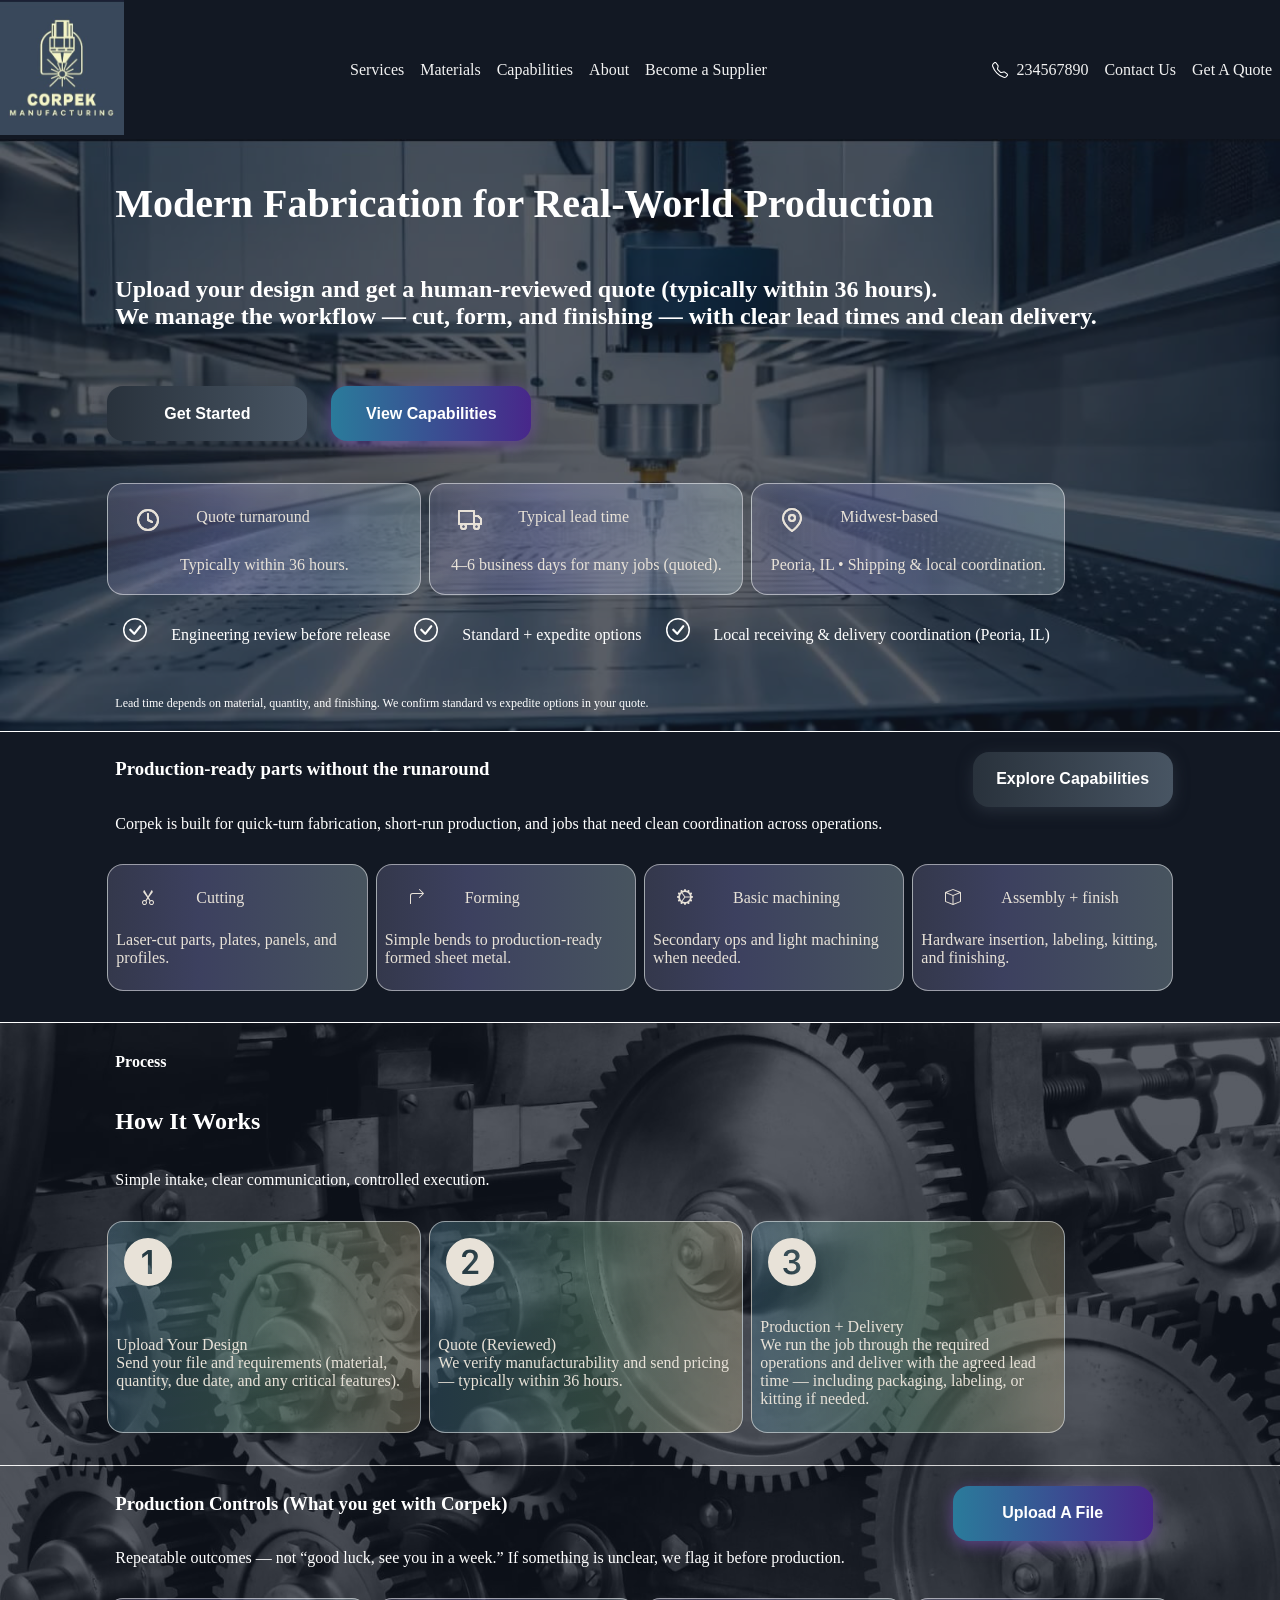
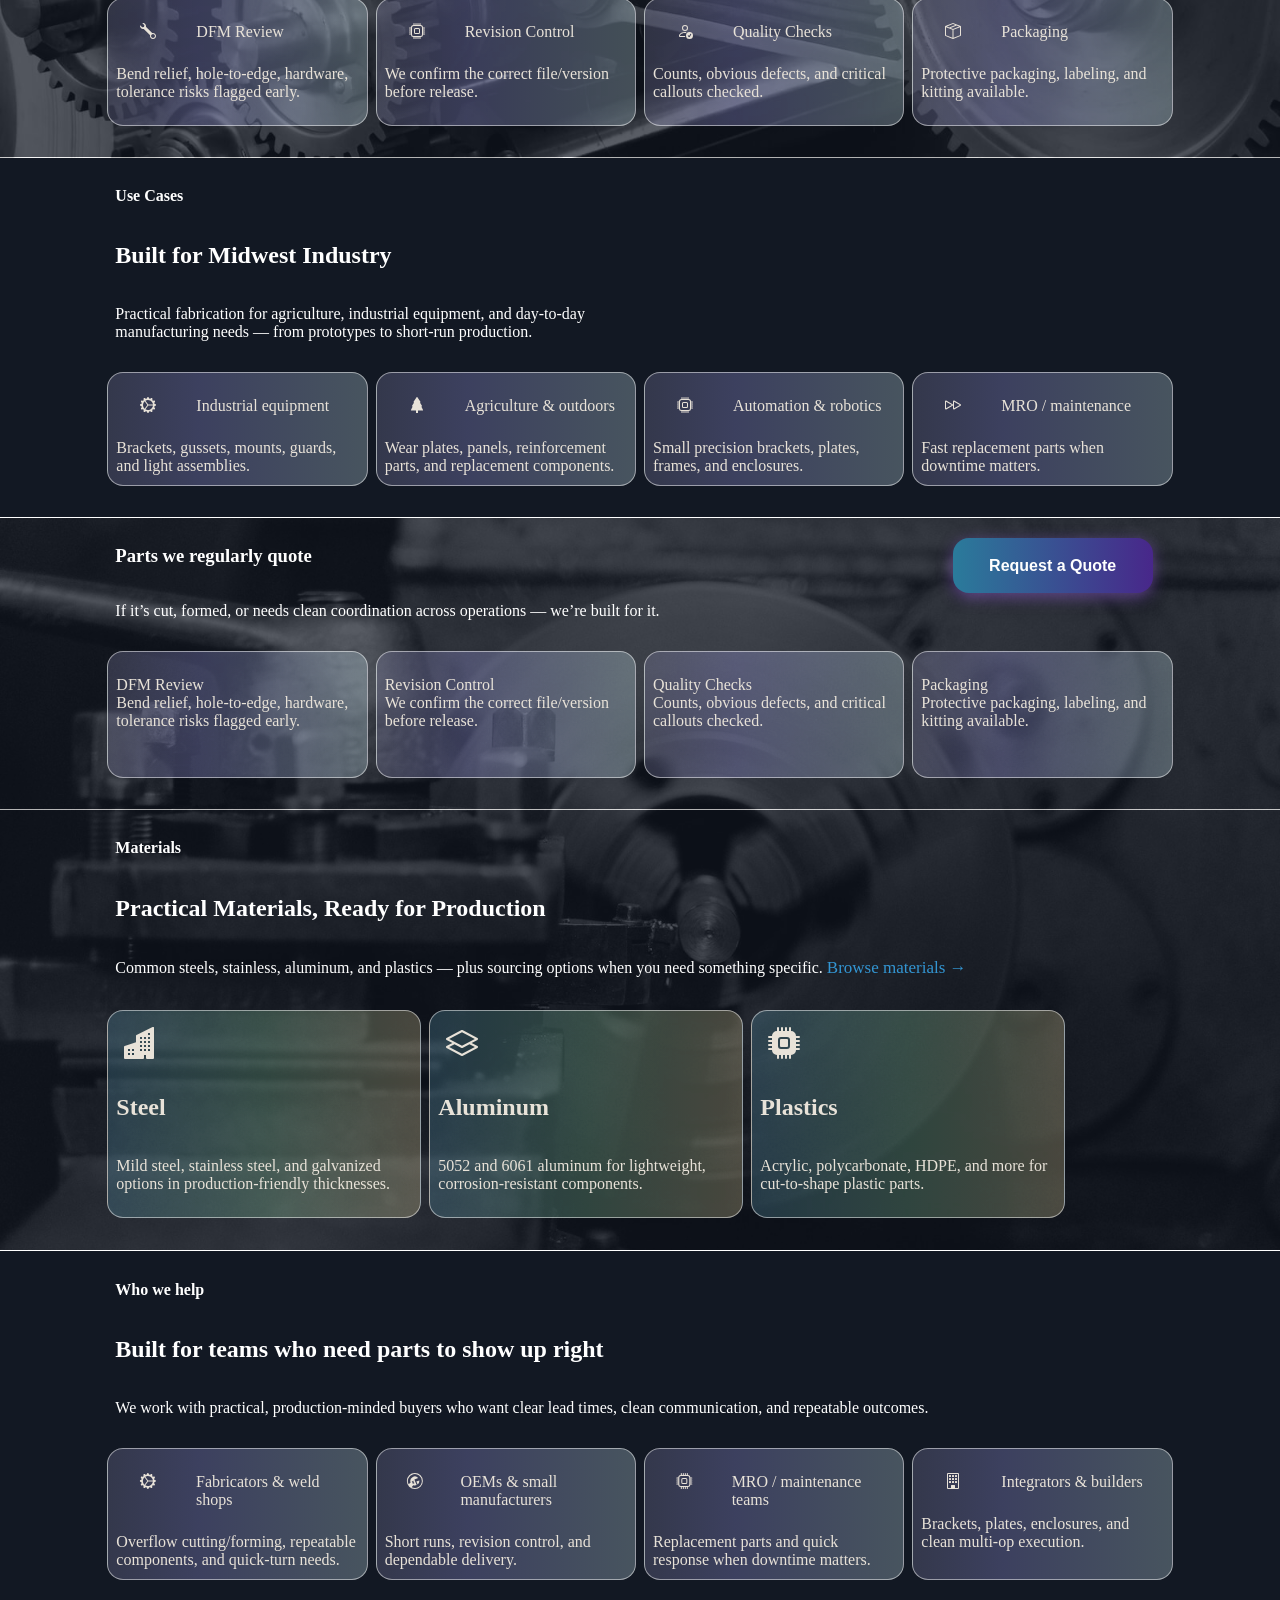
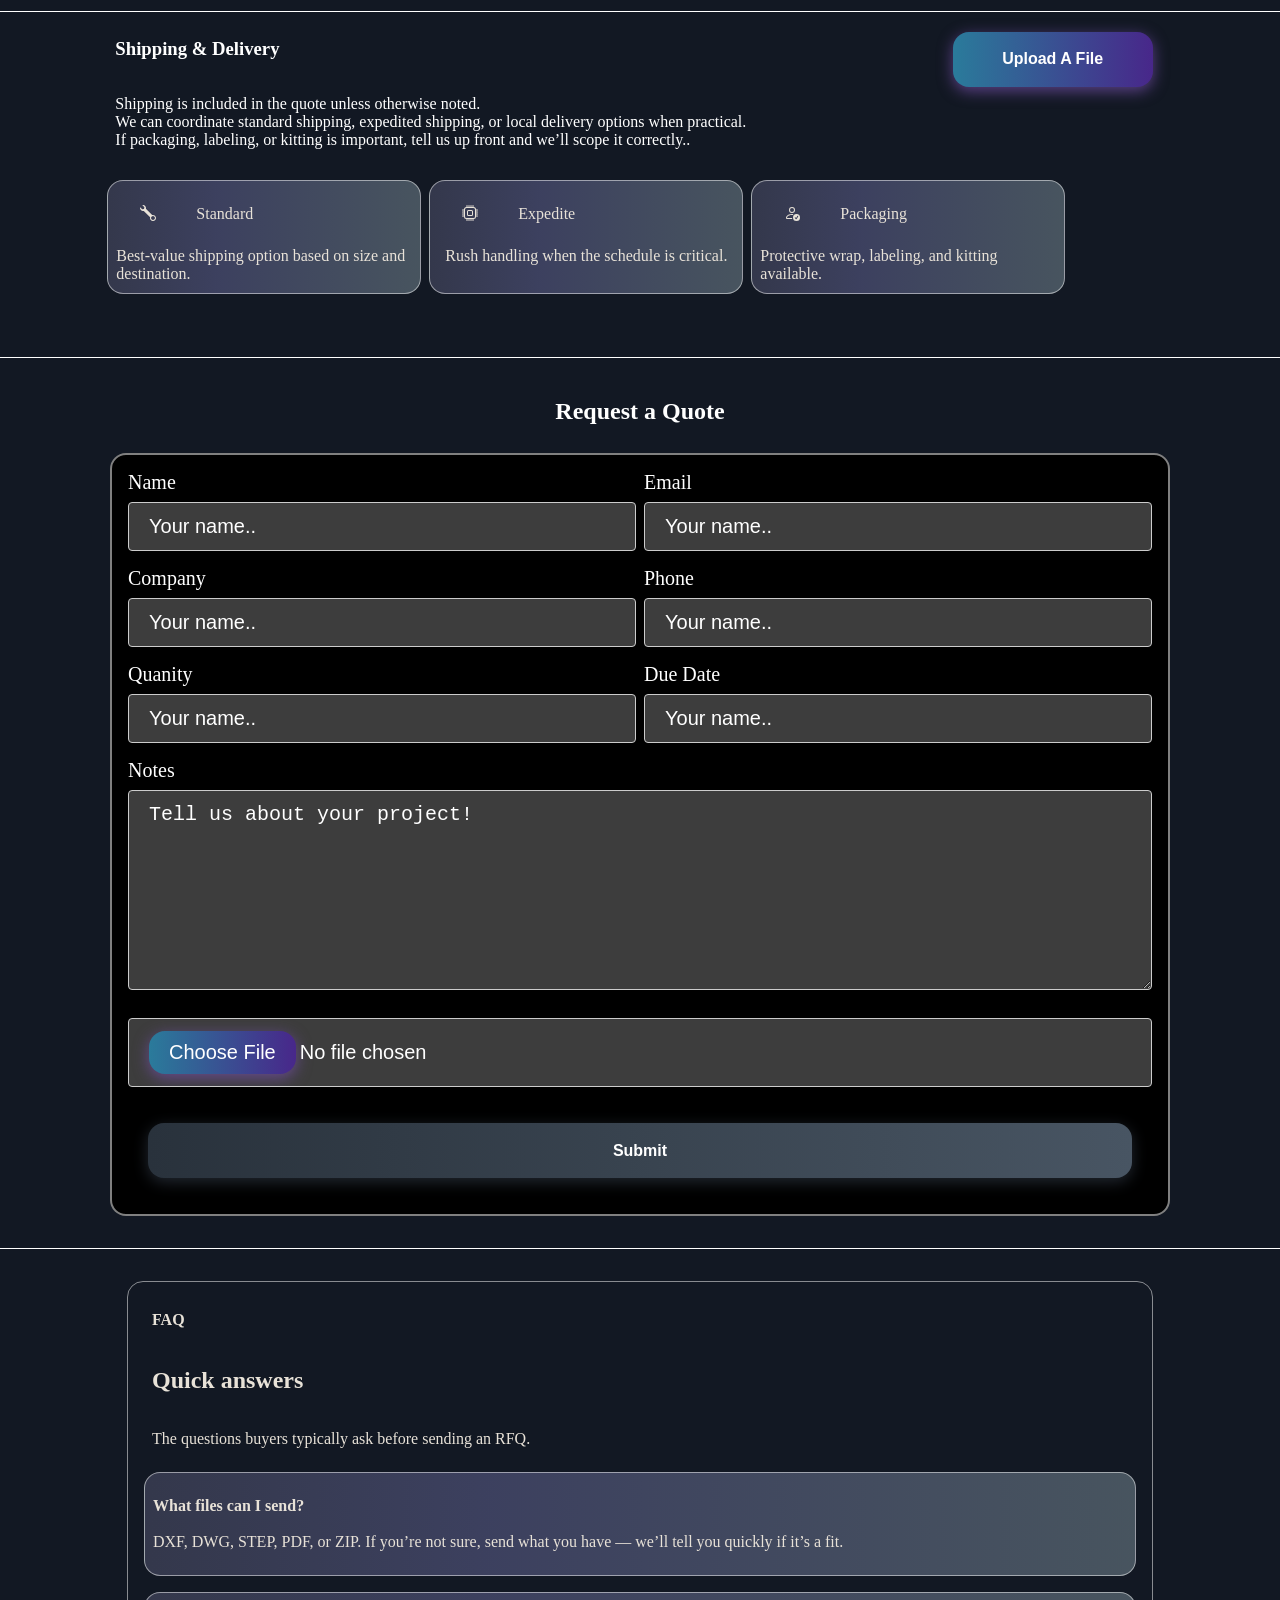
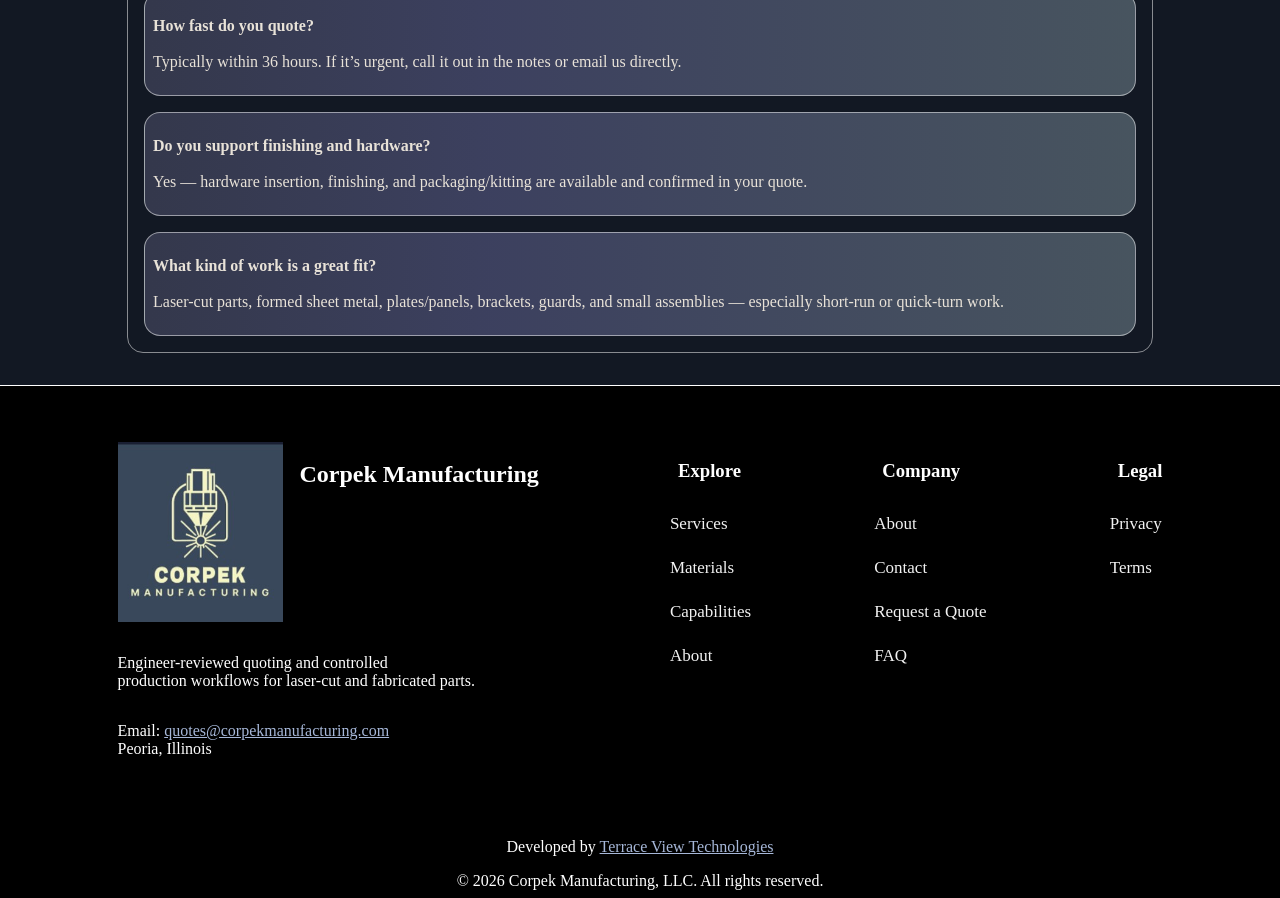
==== commit fe4eaab6: "Add files via upload" ====
--- a/index.html
+++ b/index.html
@@ -6,12 +6,6 @@
     <meta name="viewport" content="width=device-width, initial-scale=1.0" />
     <title>Corpek Manufacturing - Modern Fabrication for Real-World Production</title>
     <link rel="stylesheet" href="style.css" />
-    <link rel="preconnect" href="https://fonts.googleapis.com">
-    <link rel="preconnect" href="https://fonts.gstatic.com" crossorigin>
-    <link rel="stylesheet" href="https://cdnjs.cloudflare.com/ajax/libs/font-awesome/4.7.0/css/font-awesome.min.css">
-    <link
-        href="https://fonts.googleapis.com/css2?family=IBM+Plex+Serif:ital,wght@0,100;0,200;0,300;0,400;0,500;0,600;0,700;1,100;1,200;1,300;1,400;1,500;1,600;1,700&display=swap"
-        rel="stylesheet">
 
 <body>
 
@@ -50,7 +44,11 @@
         <a href="contact.html">Contact Us</a>
         <a href="quote.html">Get A Quote</a>
         <a href="javascript:void(0);" class="icon" onclick="myFunction()">
-            <i class="fa fa-bars"></i>
+            <svg xmlns="http://www.w3.org/2000/svg" width="16" height="16" fill="currentColor" class="bi bi-list"
+                viewBox="0 0 16 16">
+                <path fill-rule="evenodd"
+                    d="M2.5 12a.5.5 0 0 1 .5-.5h10a.5.5 0 0 1 0 1H3a.5.5 0 0 1-.5-.5m0-4a.5.5 0 0 1 .5-.5h10a.5.5 0 0 1 0 1H3a.5.5 0 0 1-.5-.5m0-4a.5.5 0 0 1 .5-.5h10a.5.5 0 0 1 0 1H3a.5.5 0 0 1-.5-.5" />
+            </svg>
         </a>
     </section>
 
--- a/style.css
+++ b/style.css
@@ -6,6 +6,15 @@
 font-weight: 400;
 font-optical-sizing: auto;
 color:#ffffff;
+}
+
+/* ibm-plex-serif-regular - latin */
+@font-face {
+  font-display: swap; /* Check https://developer.mozilla.org/en-US/docs/Web/CSS/@font-face/font-display for other options. */
+  font-family: 'IBM Plex Serif';
+  font-style: normal;
+  font-weight: 400;
+  src: url('../fonts/ibm-plex-serif-v20-latin-regular.woff2') format('woff2'); /* Chrome 36+, Opera 23+, Firefox 39+, Safari 12+, iOS 10+ */
 }
 
 h1, h2, h3, h4 {
@@ -77,7 +86,7 @@
 .nav.responsive a {
 float: none;
 display: block;
-text-align: left;
+text-align: center;
 }
 }
 
@@ -844,6 +853,7 @@
 @media only screen and (max-width: 780px) {
 
     .button{
+        width:90%;
         margin:auto;
     }
     .hero-background{
@@ -856,7 +866,7 @@
         }
 
         .hero-buttons{
-            width:50%;
+            width:90%;
             margin:auto;
         }
 
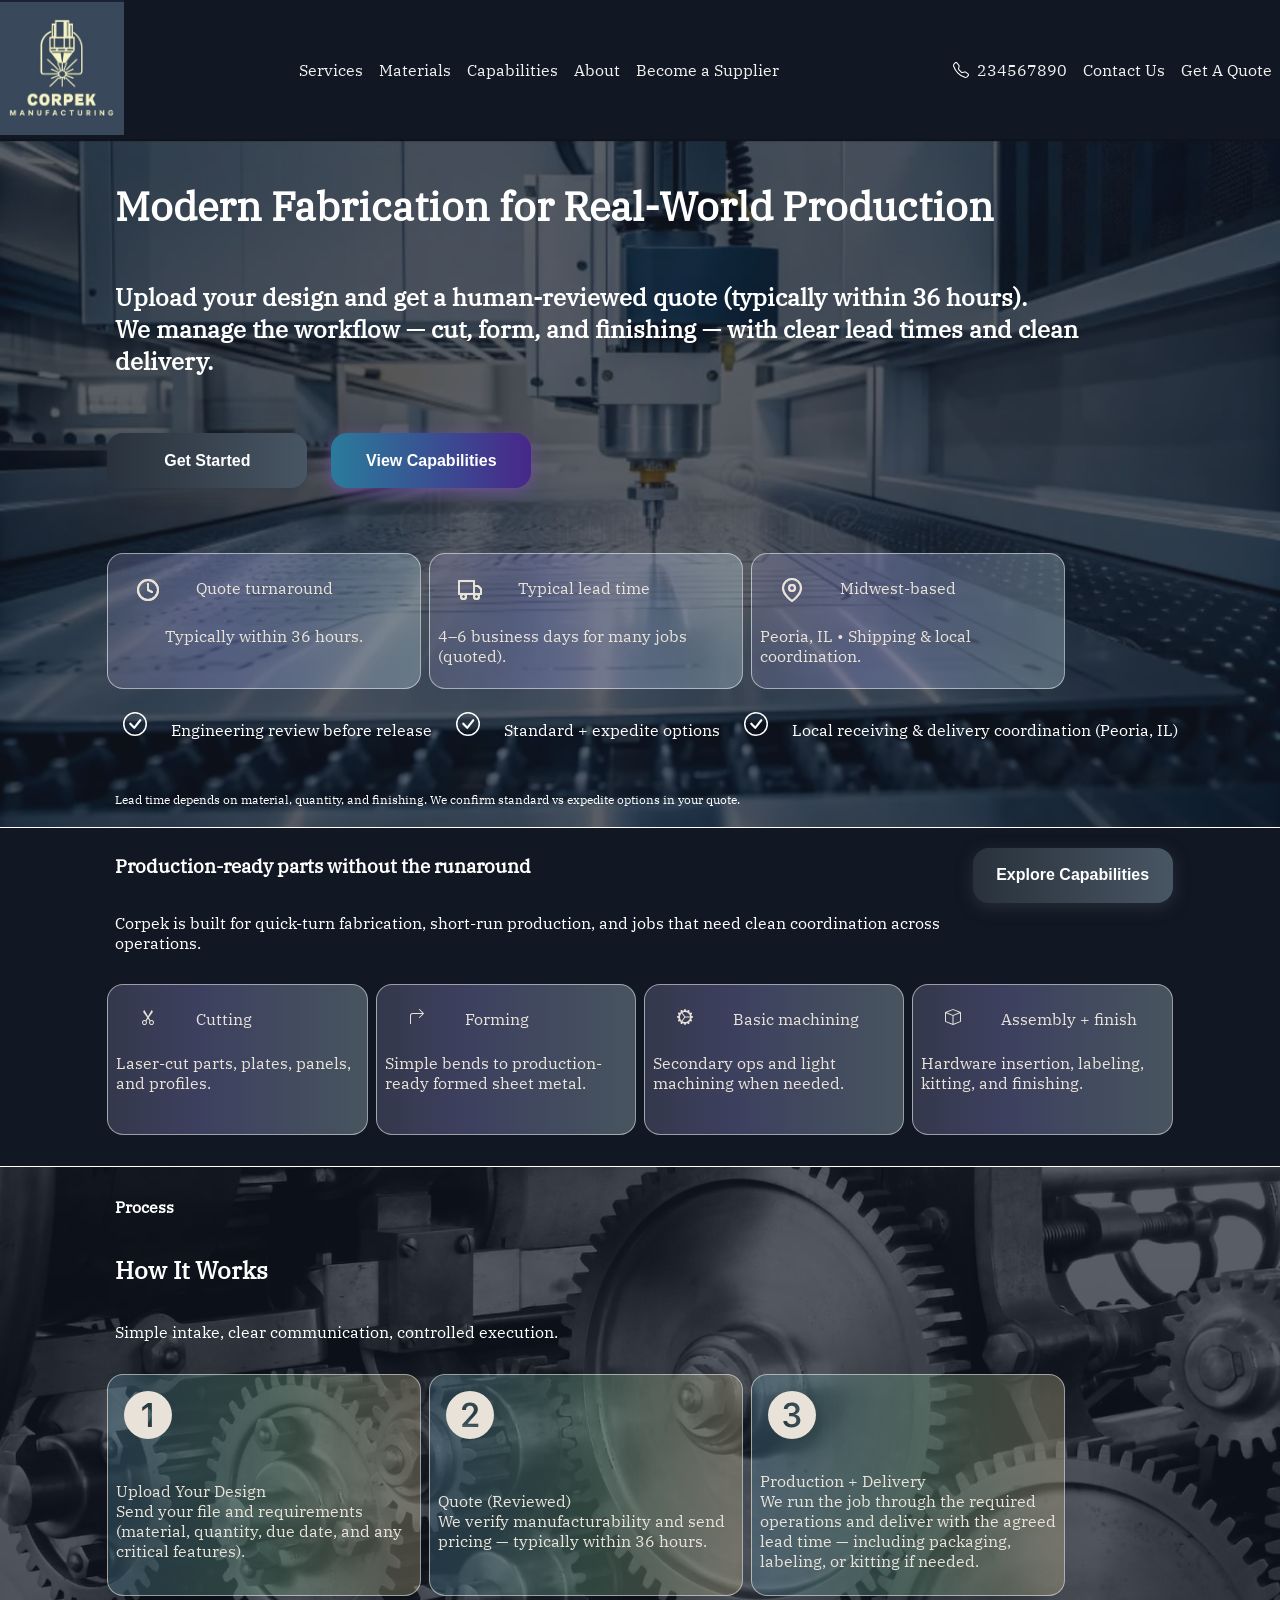
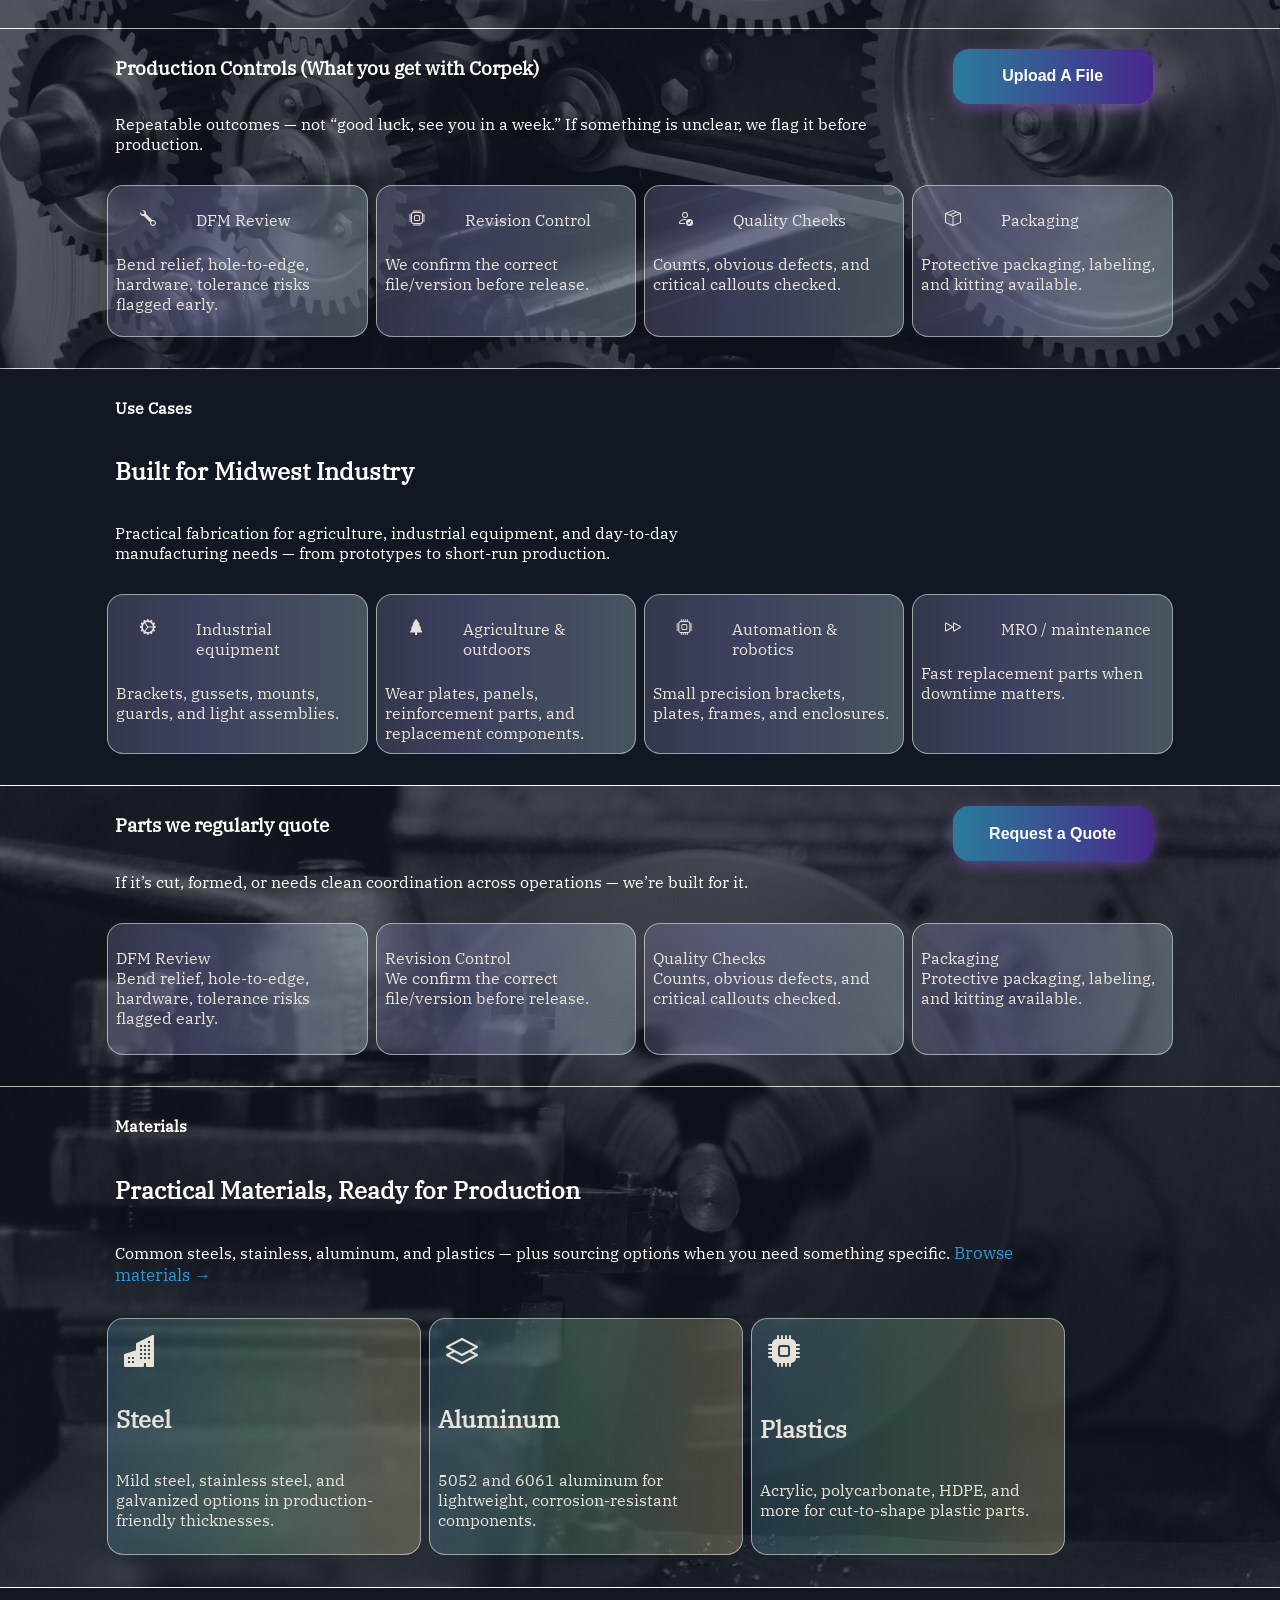
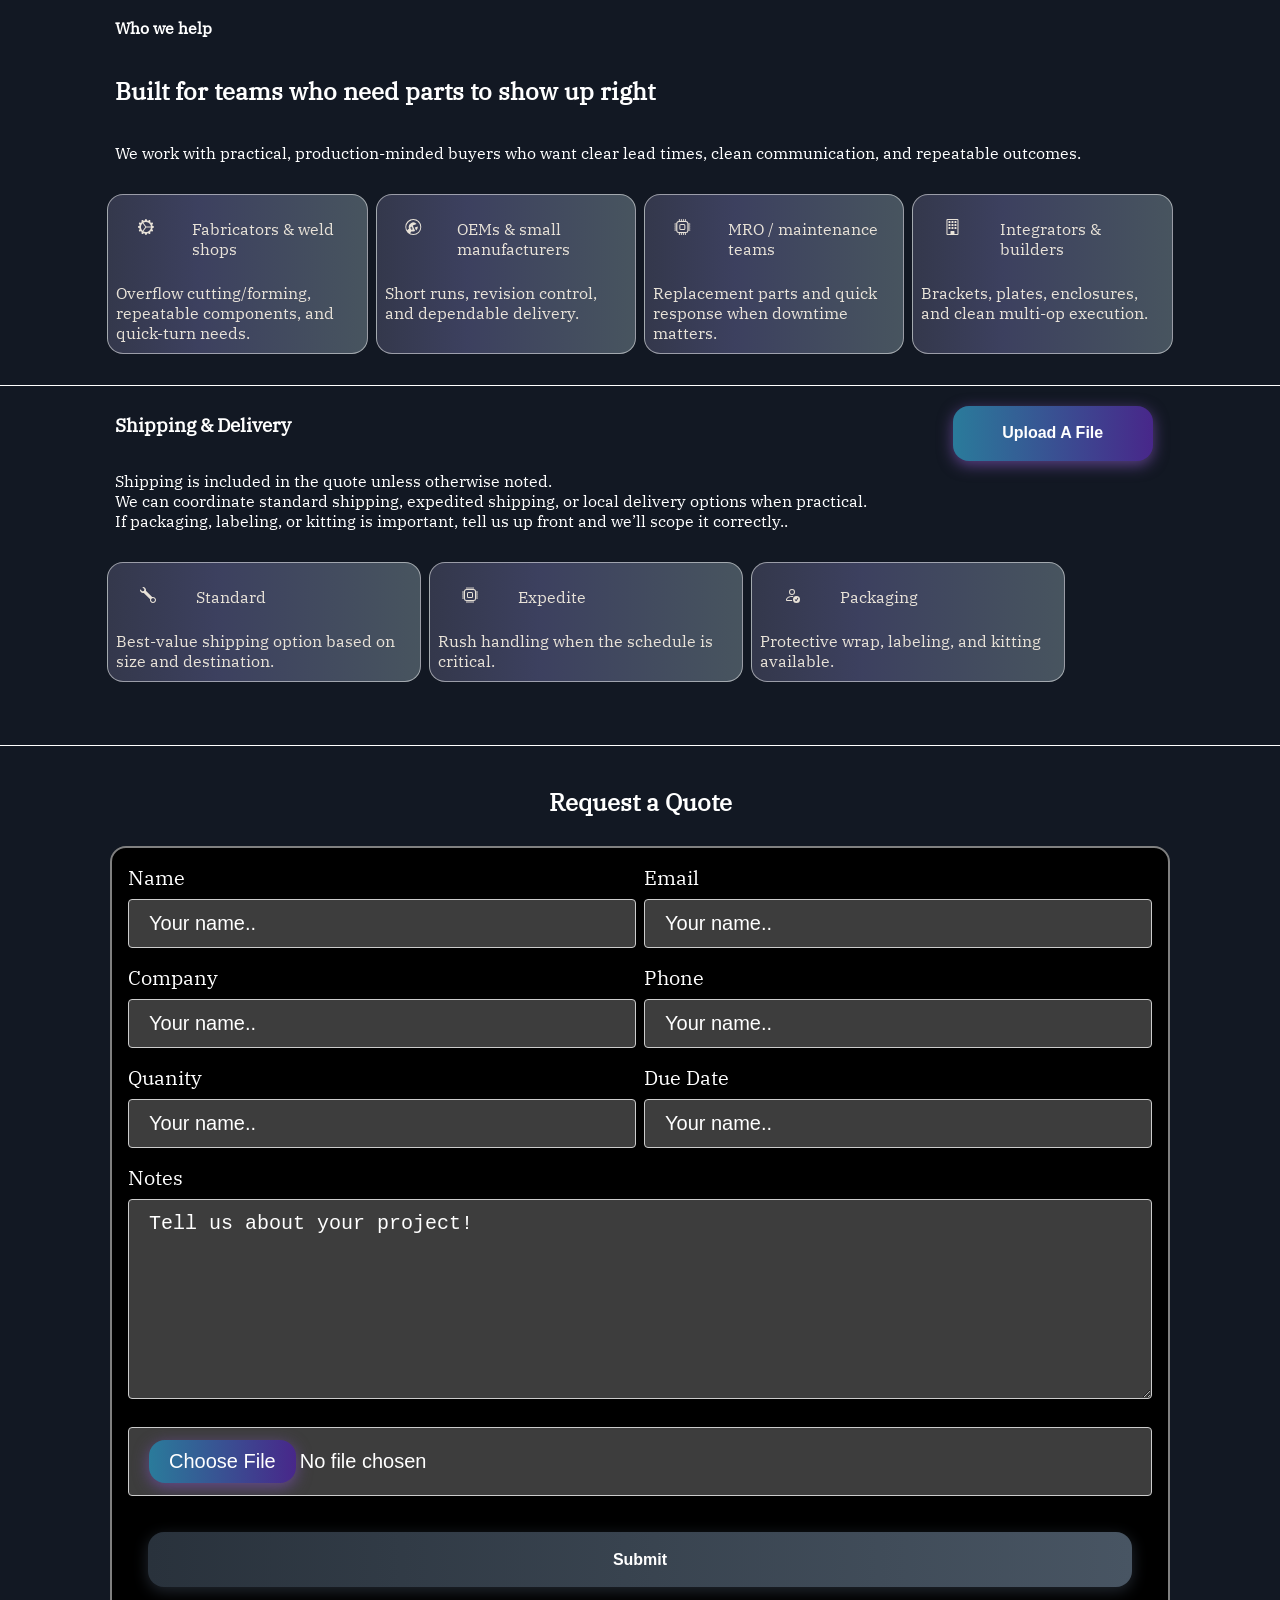
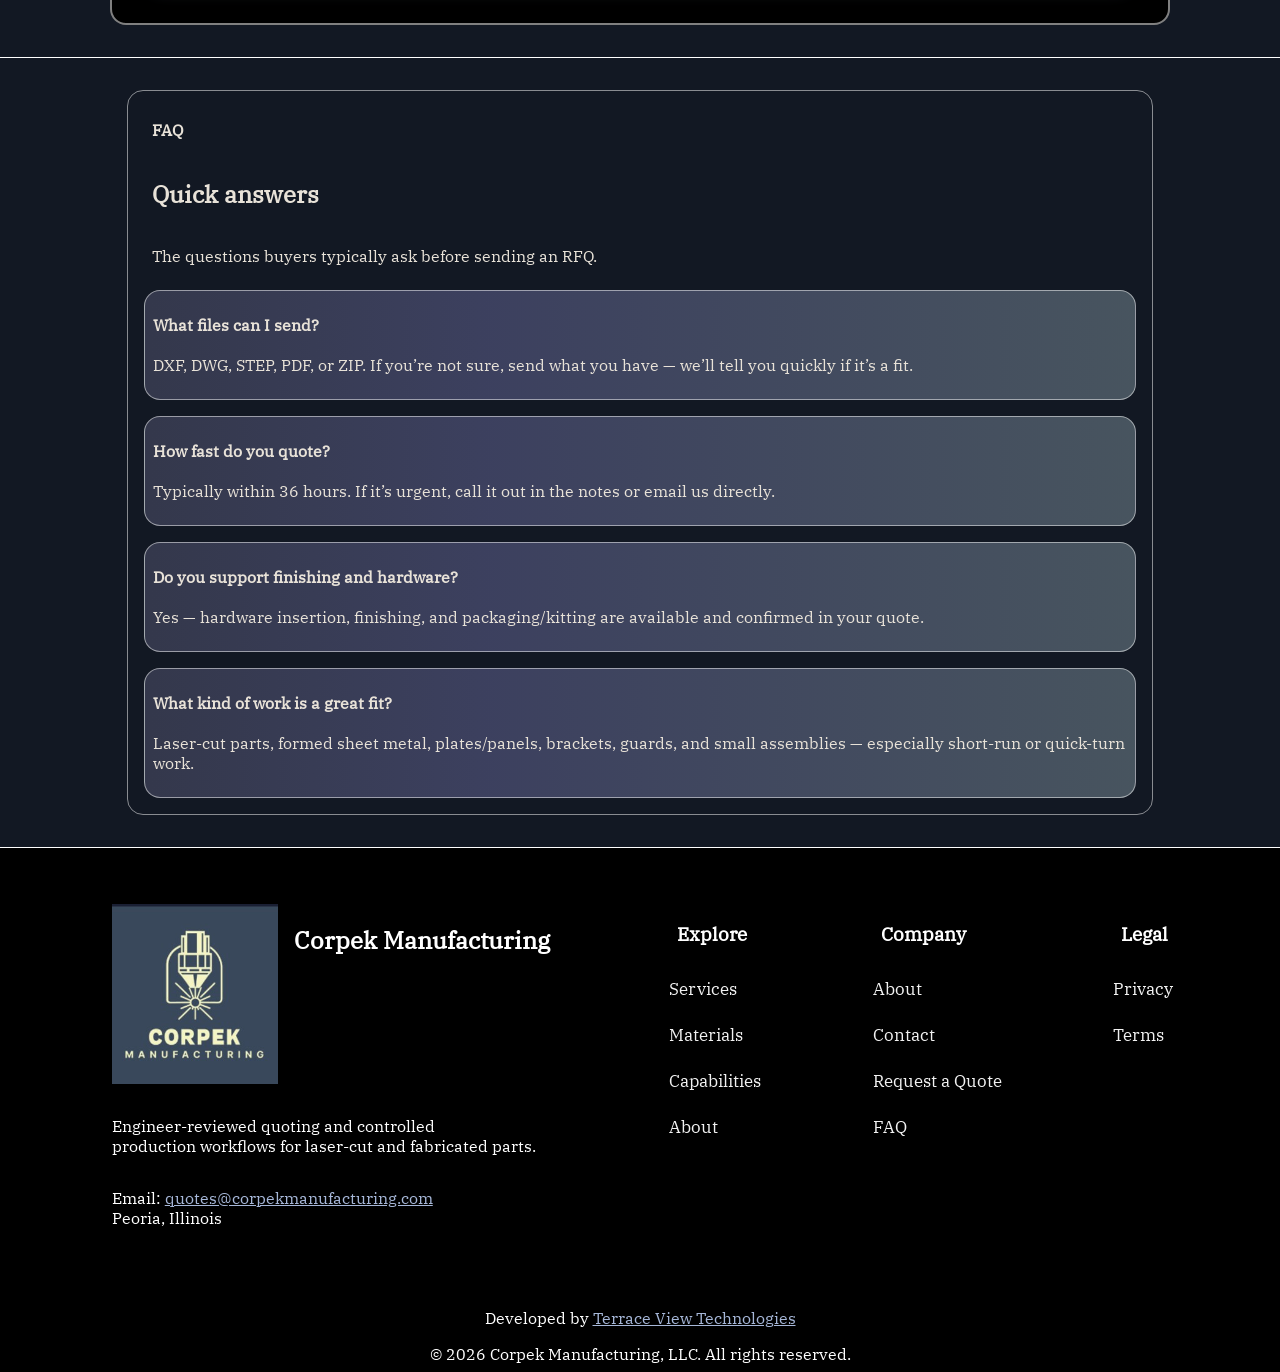
==== commit 13dad74f: "Add files via upload" ====
--- a/index.html
+++ b/index.html
@@ -751,7 +751,7 @@
                 <a href="quote.html">Request a Quote</a>
             </div>
             <div class="footer-link">
-                <a href="FAQ.html">FAQ</a>
+                <a href="about.html#faq">FAQ</a>
             </div>
         </section>
         <section class="footer-col2">
@@ -765,7 +765,7 @@
         </section>
     </section>
     <p style="text-align: center; background-color: black; margin: 0px;">Developed by <a
-            href="terraceviewtechnologies.com" style="color: #a6b7d8;">Terrace View Technologies</a></p>
+            href="https://www.terraceviewtechnologies.com" style="color: #a6b7d8;">Terrace View Technologies</a></p>
     <p style="text-align: center; background-color: black; margin: 0px;">© 2026 Corpek Manufacturing, LLC. All
         rights
         reserved.</p>
--- a/style.css
+++ b/style.css
@@ -14,7 +14,7 @@
   font-family: 'IBM Plex Serif';
   font-style: normal;
   font-weight: 400;
-  src: url('../fonts/ibm-plex-serif-v20-latin-regular.woff2') format('woff2'); /* Chrome 36+, Opera 23+, Firefox 39+, Safari 12+, iOS 10+ */
+  src: url("fonts/ibm-plex-serif-v20-latin-regular.woff2") format('woff2'); /* Chrome 36+, Opera 23+, Firefox 39+, Safari 12+, iOS 10+ */
 }
 
 h1, h2, h3, h4 {
@@ -43,27 +43,19 @@
 }
 
 
-
-/* Change the color of links on hover */
 .nav a:hover:not(:nth-child(1)) {
 background-color: #ddd;
 color: black;
 }
 
-/* Add an active class to highlight the current page */
-.nav a.active {
-background-color: white;
-color: black;
-}
-
-/* Hide the link that should open and close the topnav on small screens */
+
 .nav .icon {
 display: none;
 }
 
 
 
-/* When the screen is less than 600 pixels wide, hide all links, except for the first one ("Home"). Show the link that contains should open and close the topnav (.icon) */
+
 @media screen and (max-width: 900px) {
 .nav {display:block;}
 .nav a:not(:first-child) {display: none;}
@@ -75,7 +67,7 @@
 }
 }
 
-/* The "responsive" class is added to the topnav with JavaScript when the user clicks on the icon. This class makes the topnav look good on small screens (display the links vertically instead of horizontally) */
+
 @media screen and (max-width: 900px) {
 .nav.responsive {position: relative;}
 .nav.responsive a.icon {
@@ -231,49 +223,16 @@
 }
 
 
-.btn-hover.color-1 {
-background-image: linear-gradient(to right, #25aae1, #40e495, #30dd8a, #2bb673);
-box-shadow: 0 4px 15px 0 rgba(49, 196, 190, 0.75);
-}
-.btn-hover.color-2 {
-background-image: linear-gradient(to right, #f5ce62, #e43603, #fa7199, #e85a19);
-box-shadow: 0 4px 15px 0 rgba(229, 66, 10, 0.75);
-}
+
 .btn-hover.color-3 {
 background-image: linear-gradient(to right, #2A7B9B, #48278A, #5DB6D9, #7D56CC);
 box-shadow: 0 4px 15px 0 rgba(116, 79, 168, 0.75);
 }
-.btn-hover.color-4 {
-background-image: linear-gradient(to right, #fc6076, #ff9a44, #ef9d43, #e75516);
-box-shadow: 0 4px 15px 0 rgba(252, 104, 110, 0.75);
-}
-.btn-hover.color-5 {
-background-image: linear-gradient(to right, #0ba360, #3cba92, #30dd8a, #2bb673);
-box-shadow: 0 4px 15px 0 rgba(23, 168, 108, 0.75);
-}
-.btn-hover.color-6 {
-background-image: linear-gradient(to right, #009245, #FCEE21, #00A8C5, #D9E021);
-box-shadow: 0 4px 15px 0 rgba(83, 176, 57, 0.75);
-}
-.btn-hover.color-7 {
-background-image: linear-gradient(to right, #6253e1, #852D91, #A3A1FF, #F24645);
-box-shadow: 0 4px 15px 0 rgba(126, 52, 161, 0.75);
-}
 .btn-hover.color-8 {
 background-image: linear-gradient(to right, #29323c, #485563, #2b5876, #4e4376);
 box-shadow: 0 4px 15px 0 rgba(45, 54, 65, 0.75);
 }
-.btn-hover.color-9 {
-background-image: linear-gradient(to right, #25aae1, #4481eb, #04befe, #3f86ed);
-box-shadow: 0 4px 15px 0 rgba(65, 132, 234, 0.75);
-}
-.btn-hover.color-10 {
-background-image: linear-gradient(to right, #ed6ea0, #ec8c69, #f7186a , #FBB03B);
-box-shadow: 0 4px 15px 0 rgba(236, 116, 149, 0.75);
-}
-.btn-hover.color-11 {
-background-image: linear-gradient(to right, #eb3941, #f15e64, #e14e53, #e2373f);  box-shadow: 0 5px 15px rgba(242, 97, 103, .4);
-}
+
 
 .svg-phone{
 color:white;
@@ -510,8 +469,6 @@
 .text-bottom { grid-area: text-bottom; }
 
 /* accordion */
-
-/* Core styles/functionality */
 .tab {
 position: relative;
 background-color: #3d3d3d;
@@ -530,7 +487,7 @@
 max-height: 100%;
 }
 
-/* Visual styles */
+
 .accordion {
 width:90%;
 margin:auto;
@@ -575,7 +532,7 @@
 --theme: var(--secondary);
 }
 
-/* Arrow animation */
+
 .tab input:not(:checked) + .tab__label:hover::after {
 animation: bounce .5s infinite;
 }
@@ -851,6 +808,10 @@
 }
 
 @media only screen and (max-width: 780px) {
+
+    .privacy-card *{
+        margin:0;
+    }
 
     .button{
         width:90%;
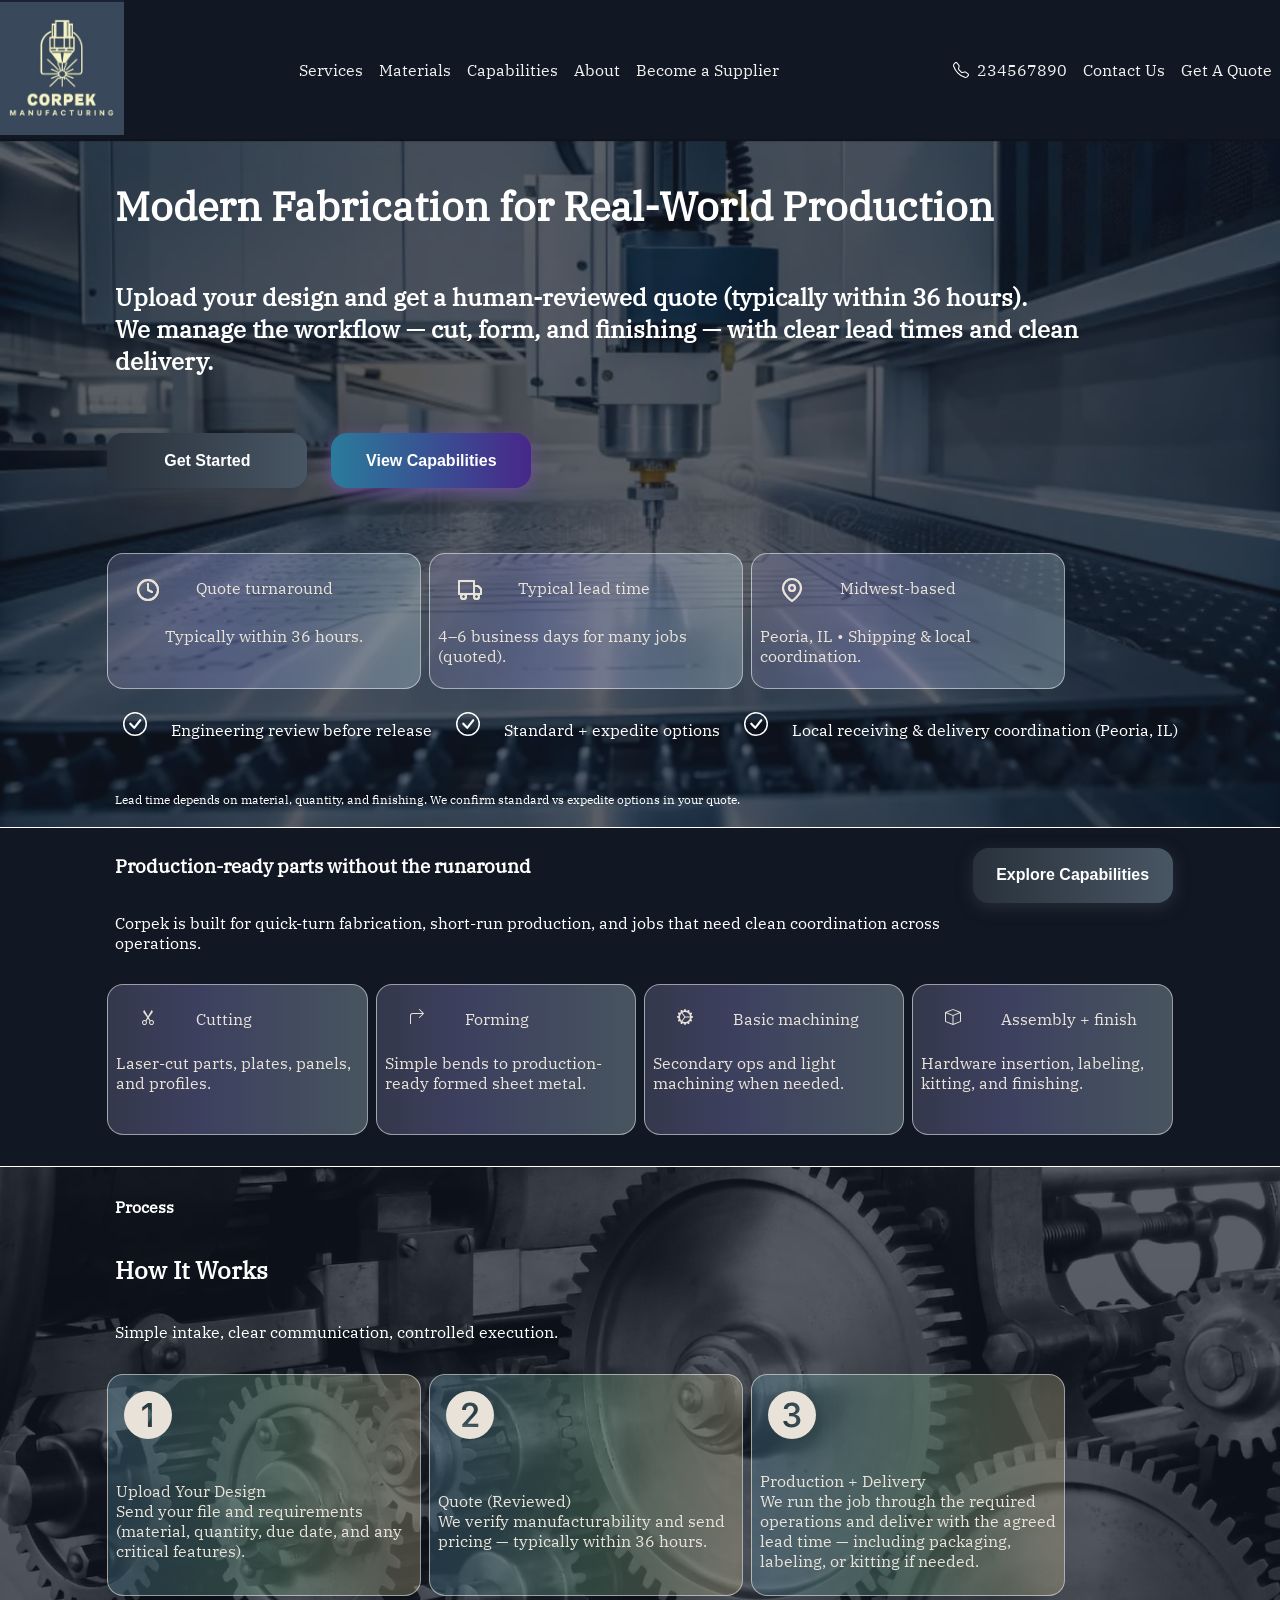
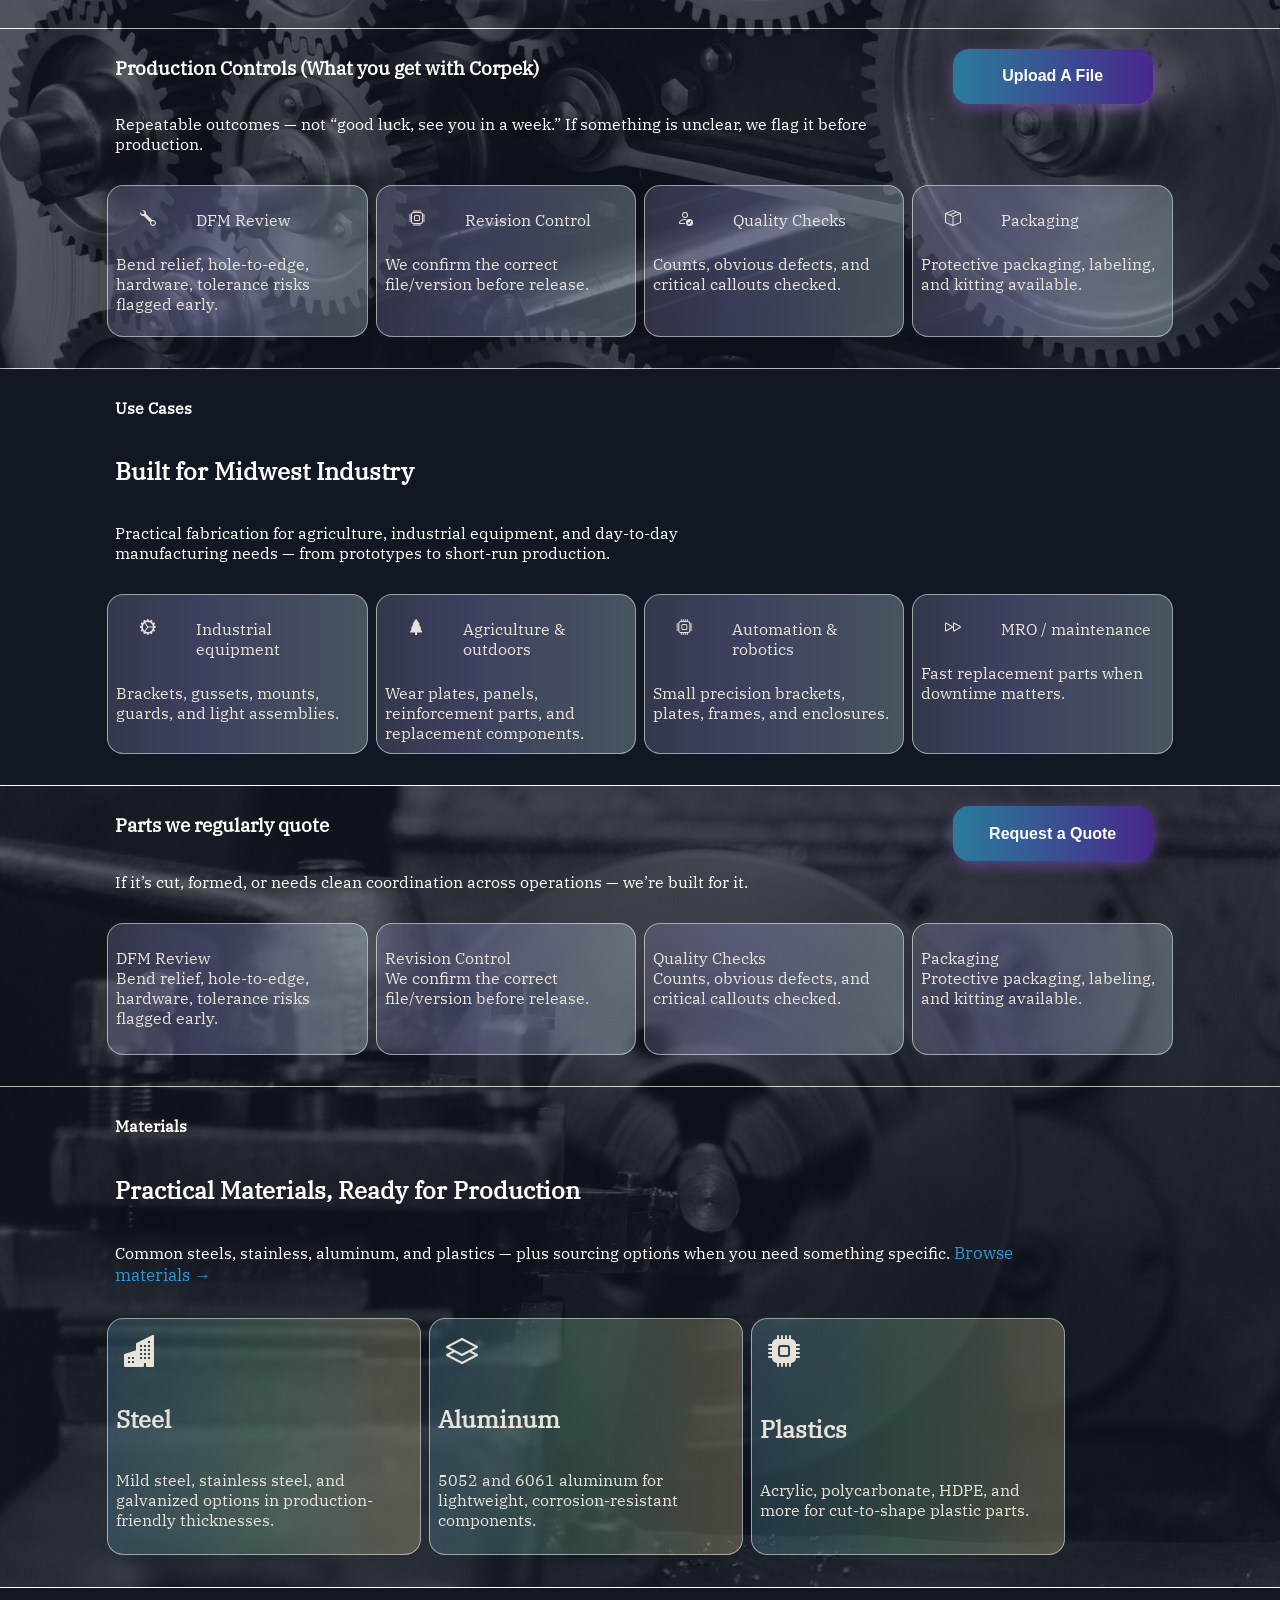
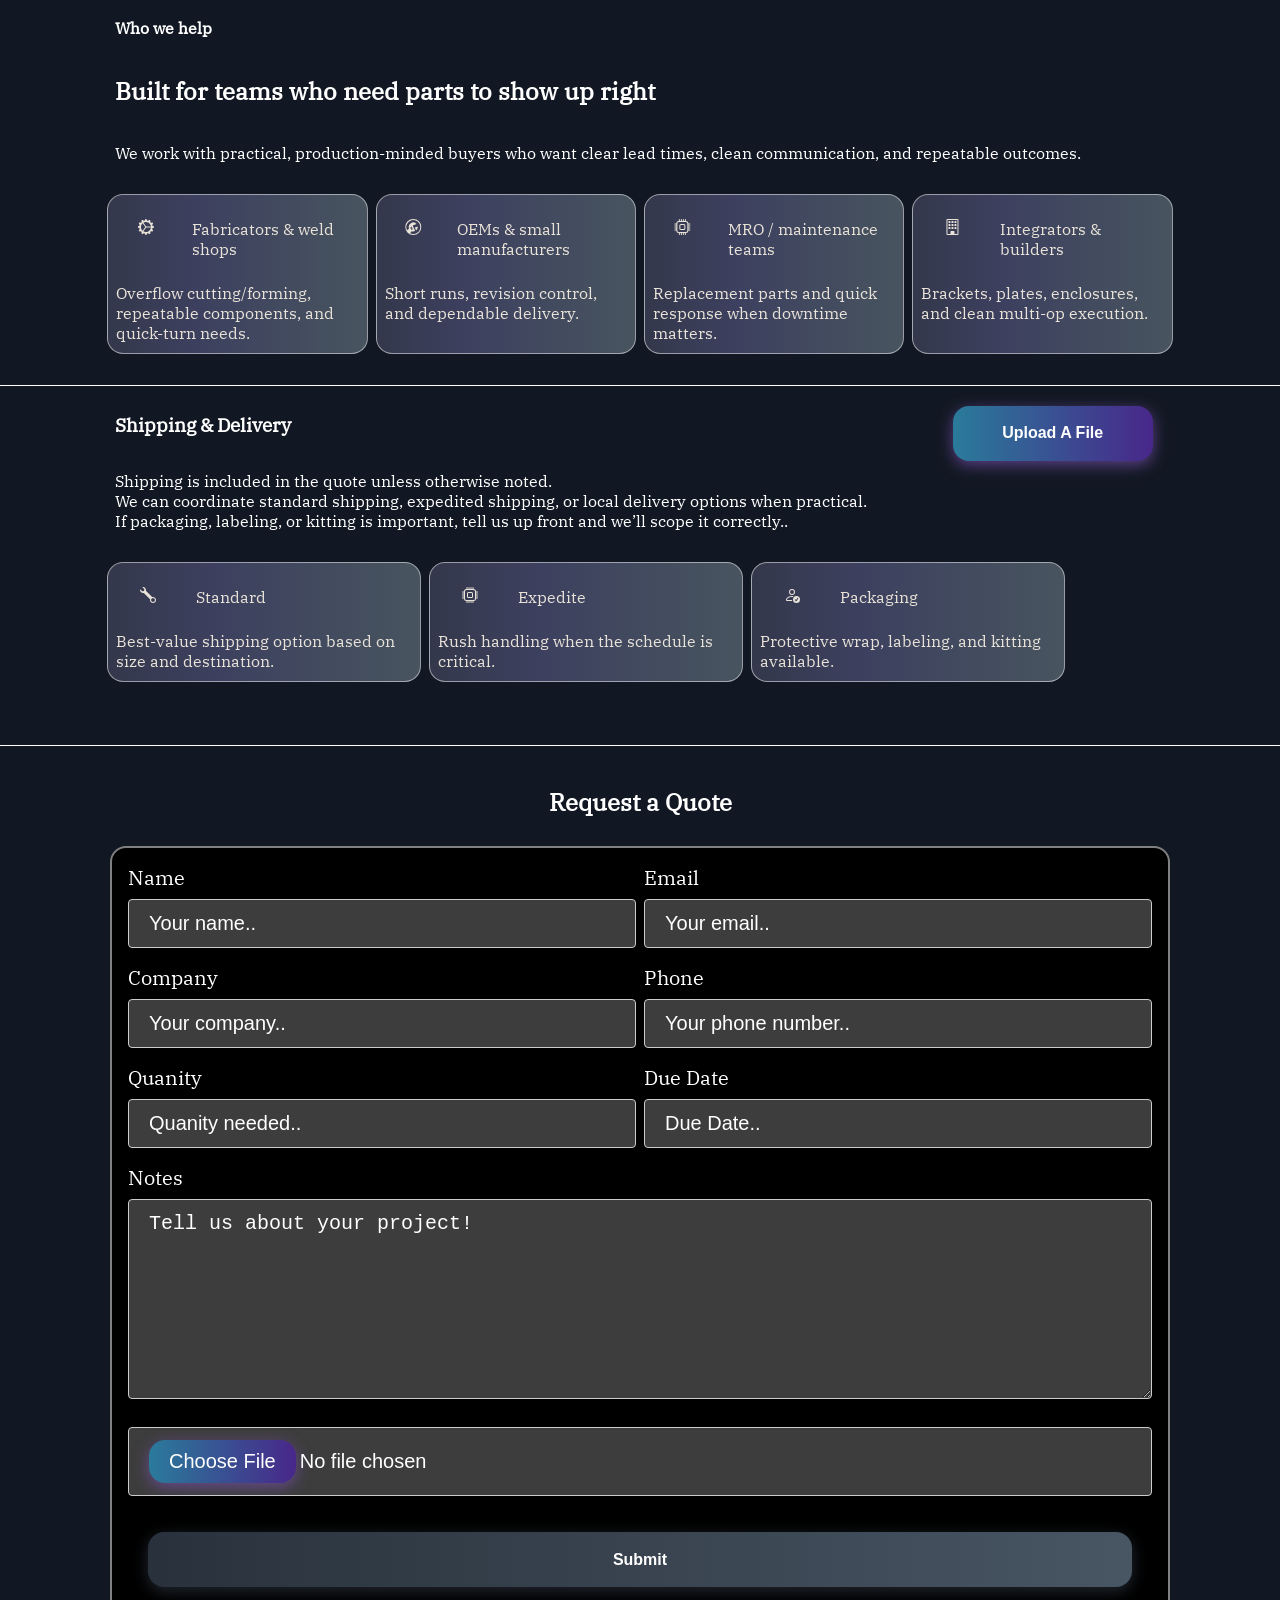
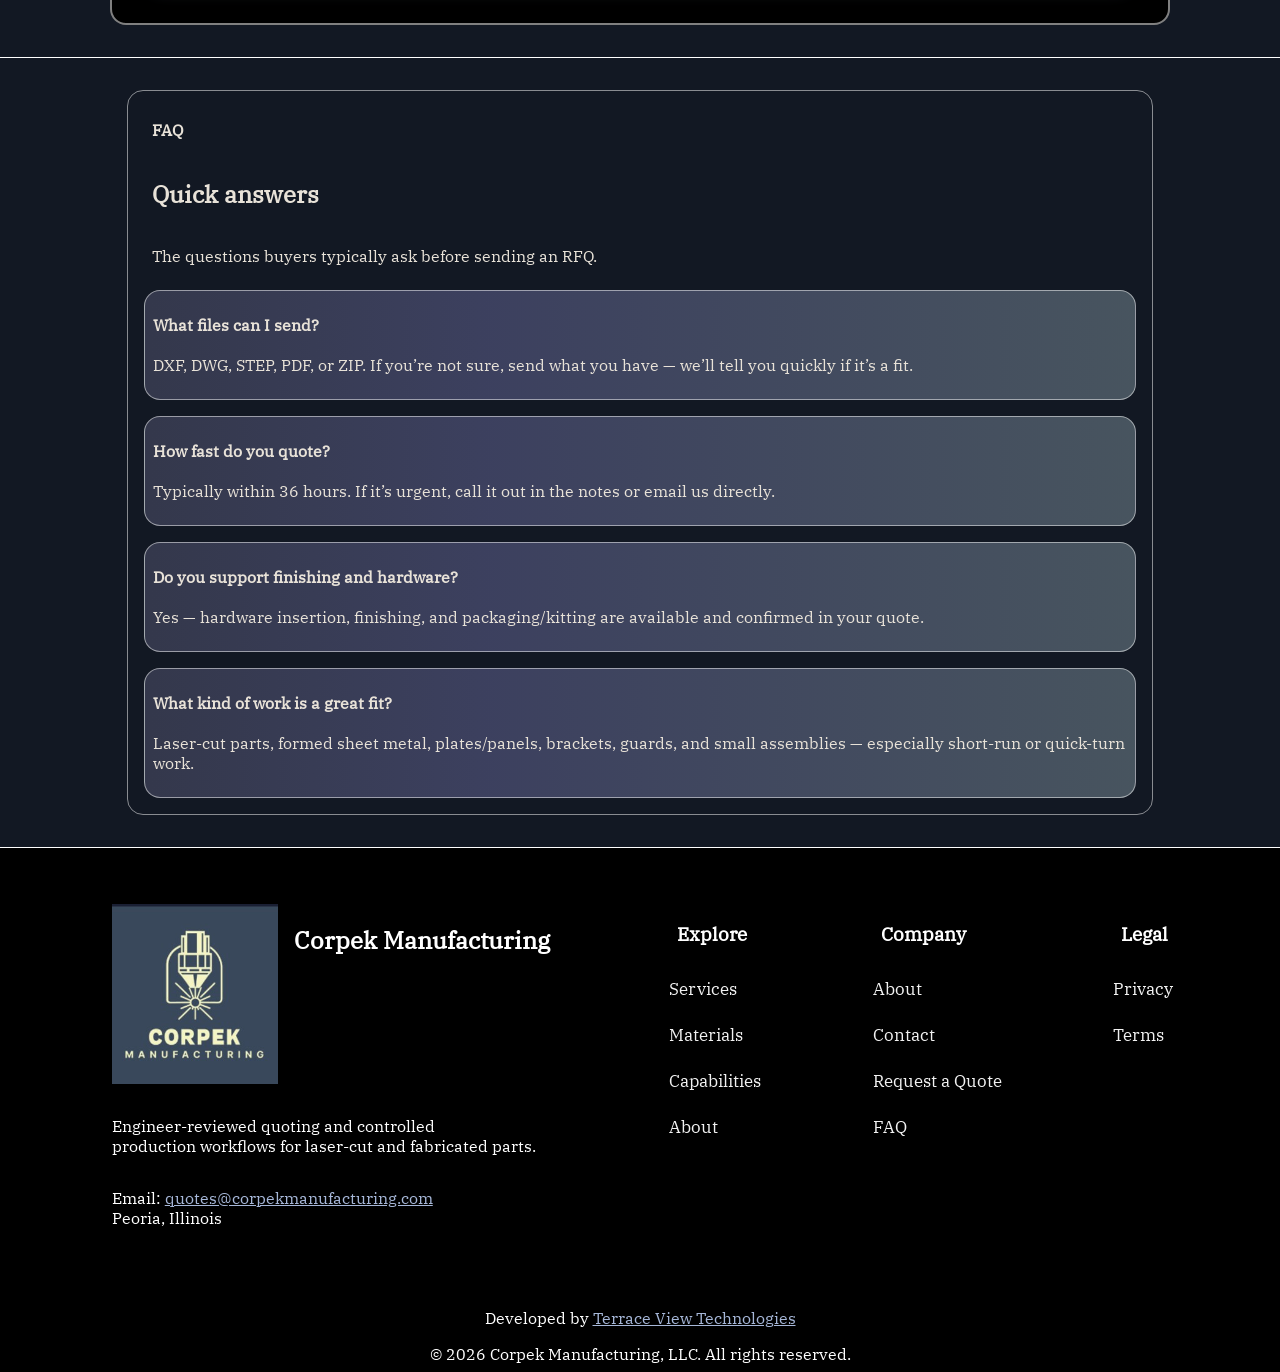
==== commit 79fa59c1: "Add files via upload" ====
--- a/index.html
+++ b/index.html
@@ -647,23 +647,23 @@
             </div>
             <div class="form-email">
                 <label for="name">Email</label>
-                <input type="text" id="name" name="name" placeholder="Your name..">
+                <input type="text" id="name" name="name" placeholder="Your email..">
             </div>
             <div class="form-company">
                 <label for="name">Company</label>
-                <input type="text" id="name" name="name" placeholder="Your name..">
+                <input type="text" id="name" name="name" placeholder="Your company..">
             </div>
             <div class="form-phone">
                 <label for="name">Phone</label>
-                <input type="text" id="name" name="name" placeholder="Your name..">
+                <input type="text" id="name" name="name" placeholder="Your phone number..">
             </div>
             <div class="form-quanity">
                 <label for="name">Quanity</label>
-                <input type="number" id="quanity" name="quanity" placeholder="Your name..">
+                <input type="number" id="quanity" name="quanity" placeholder="Quanity needed..">
             </div>
             <div class="form-due">
                 <label for="name">Due Date</label>
-                <input type="text" id="name" name="name" placeholder="Your name..">
+                <input type="text" id="name" name="name" placeholder="Due Date..">
             </div>
             <div class="form-notes">
                 <label for="Message">Notes</label>
